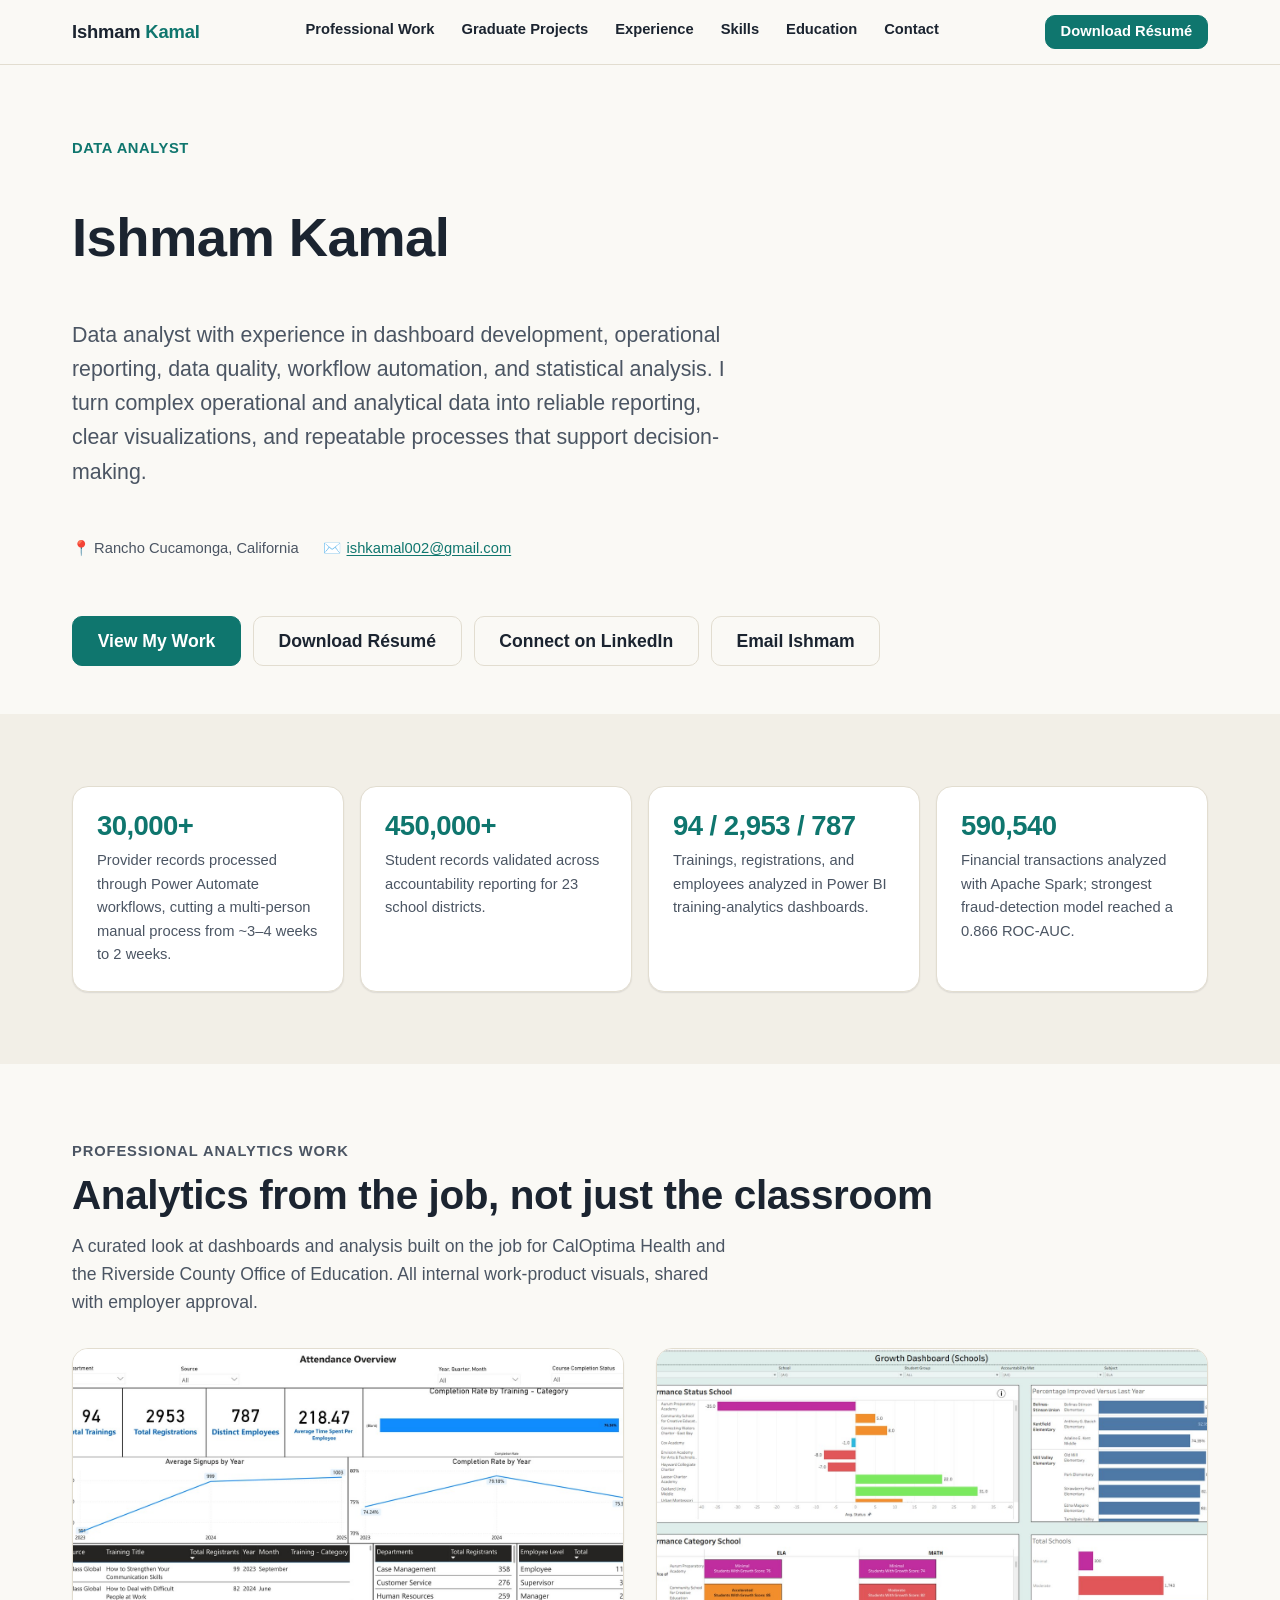
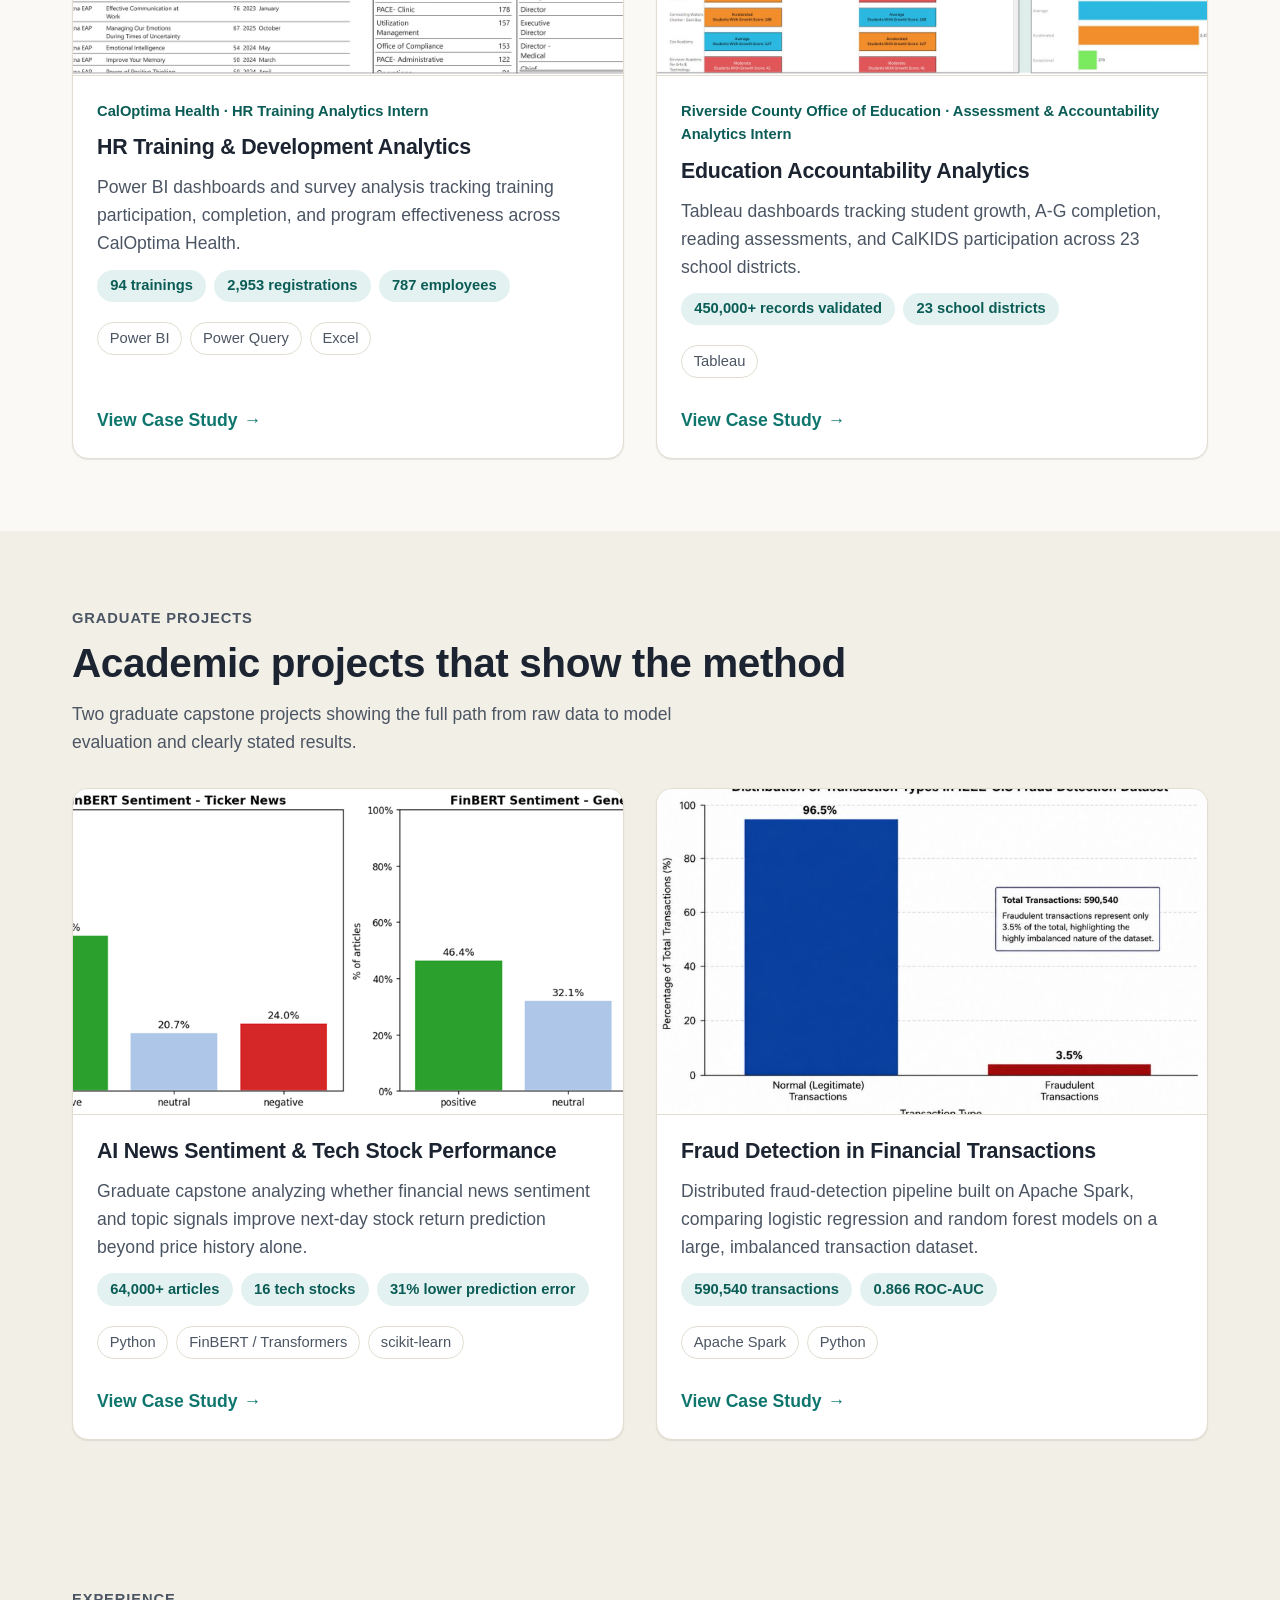
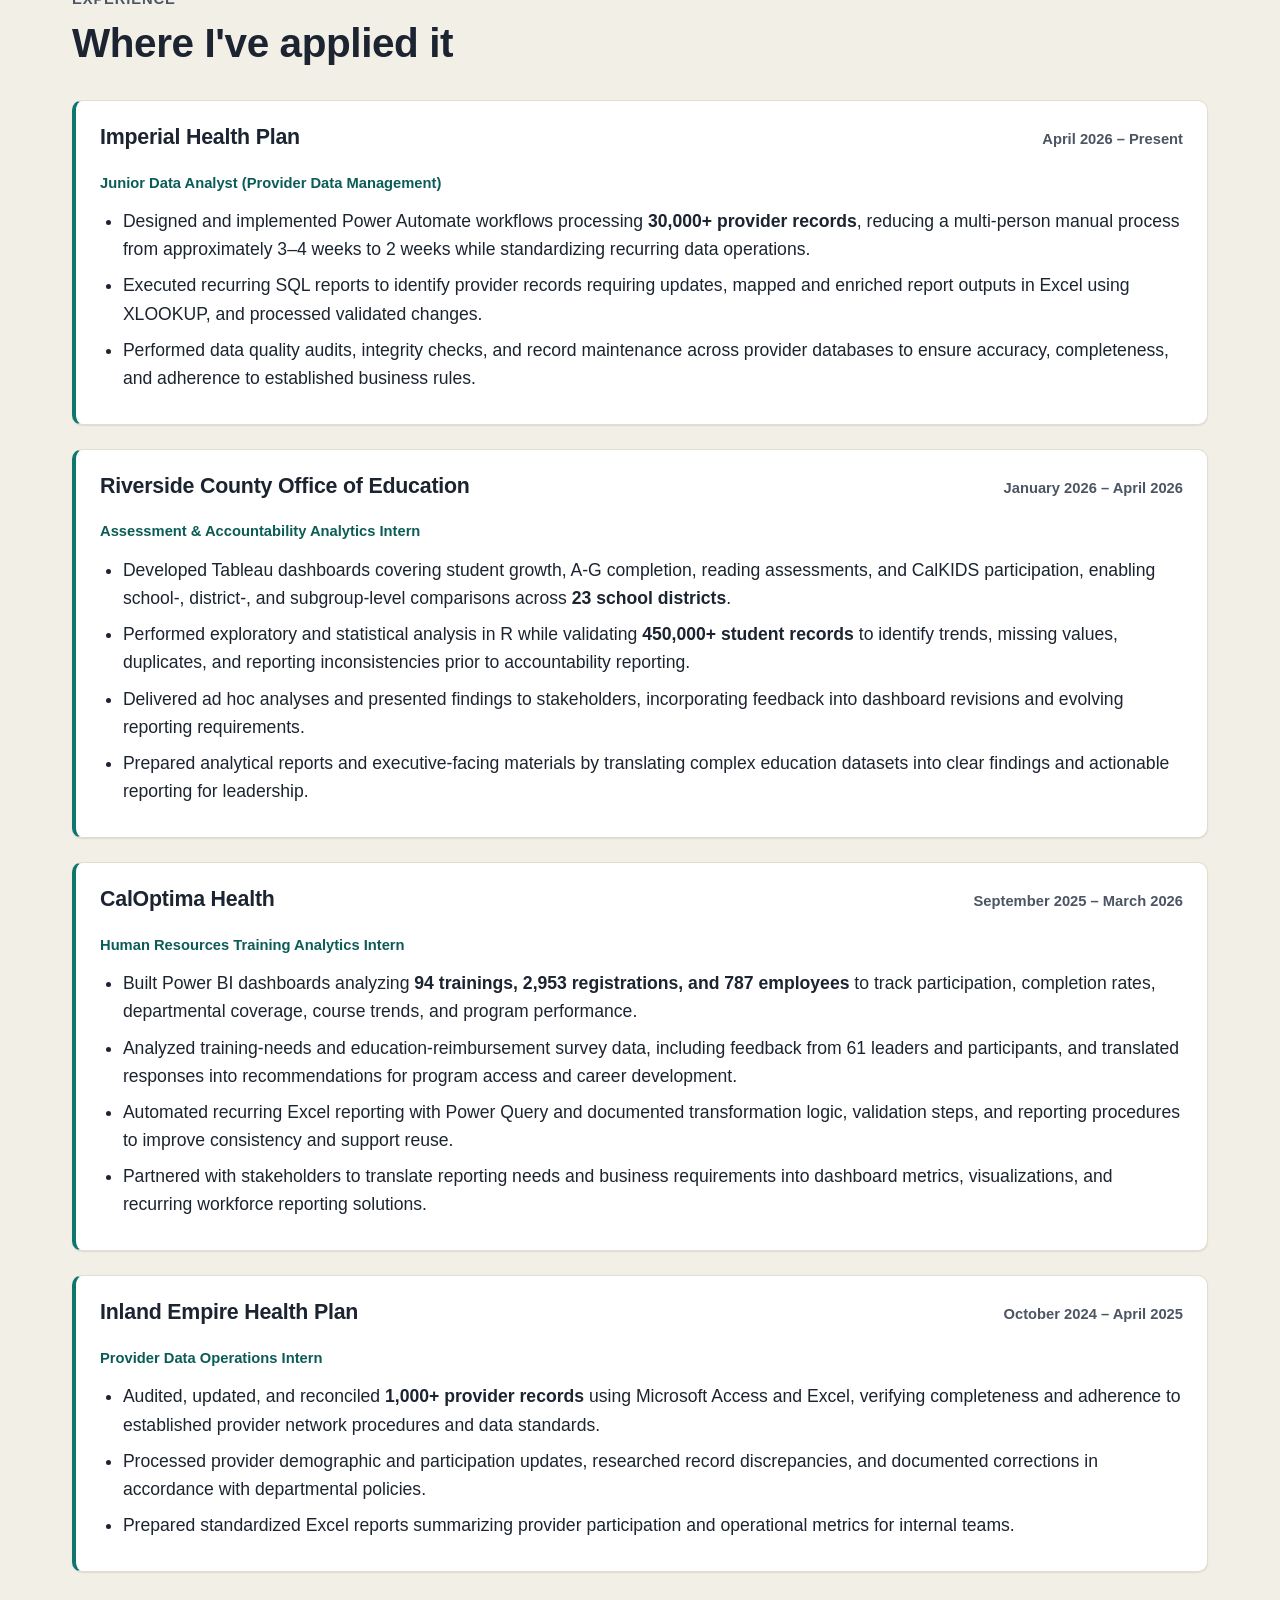
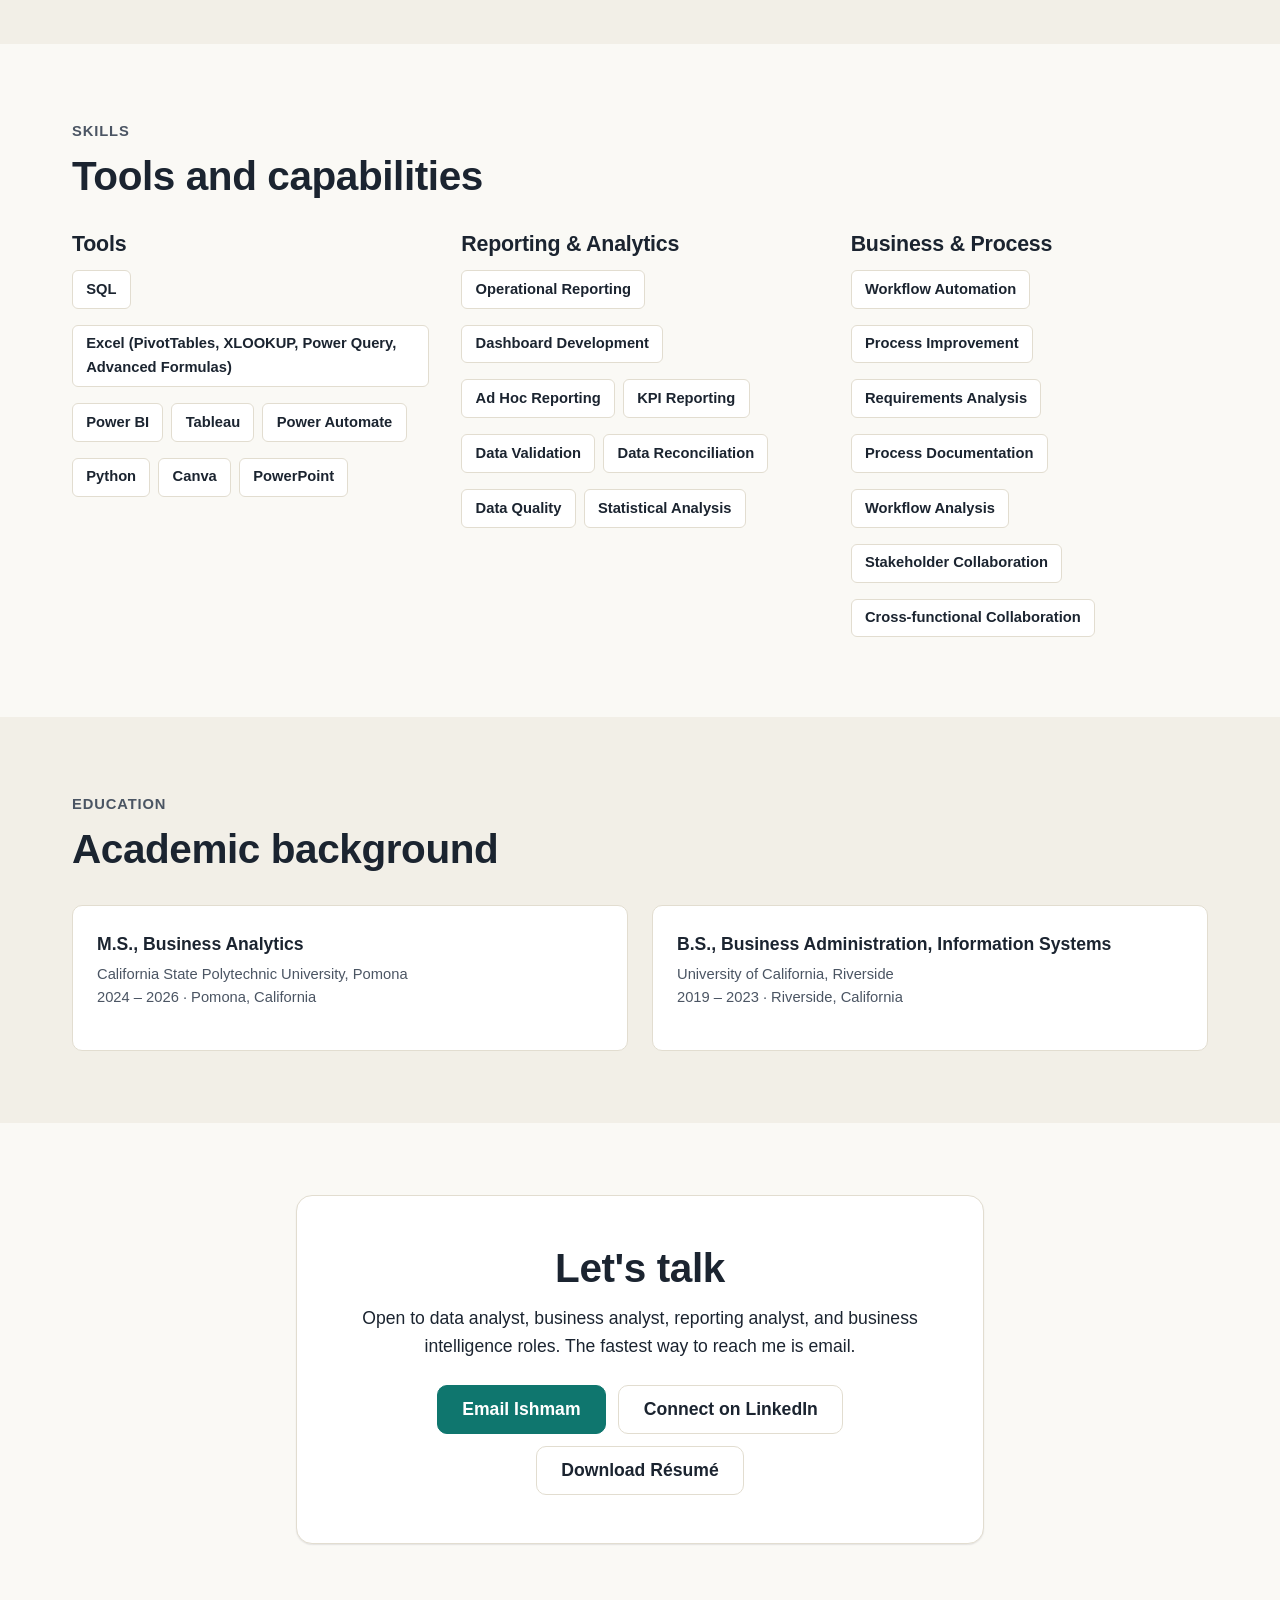
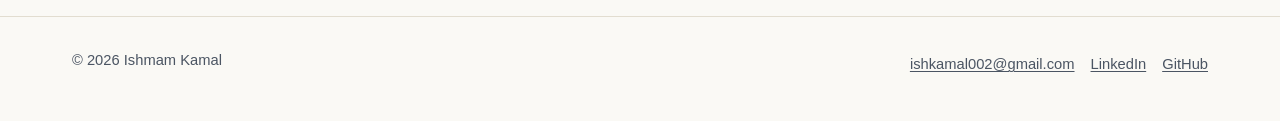
==== index.html @ f51da88b "Publish Ishmam Kamal analytics portfolio Static site covering professional analytics work (CalOptima" ====
<!doctype html>
<html lang="en">
<head>
<meta charset="utf-8">
<meta name="viewport" content="width=device-width, initial-scale=1">
<title>Ishmam Kamal | Data Analyst | Dashboards, Reporting &amp; Data Quality</title>
<meta name="description" content="Ishmam Kamal is a data analyst with experience in dashboard development, operational reporting, data quality, workflow automation, and statistical analysis.">

<link rel="canonical" href="https://ishkamal.github.io/ishmamkamal.github.io/">
<meta property="og:type" content="website">
<meta property="og:title" content="Ishmam Kamal | Data Analyst">
<meta property="og:description" content="Dashboard development, operational reporting, data quality, workflow automation, and statistical analysis.">
<meta property="og:url" content="https://ishkamal.github.io/ishmamkamal.github.io/">
<meta property="og:image" content="https://ishkamal.github.io/ishmamkamal.github.io/assets/images/social/social-preview.png">
<meta name="twitter:card" content="summary_large_image">

<link rel="icon" href="assets/images/social/favicon.svg" type="image/svg+xml">
<link rel="stylesheet" href="assets/css/styles.css">
</head>
<body>
<a class="skip-link" href="#main">Skip to main content</a>

<header class="site-header">
  <div class="container">
    <a class="brand" href="index.html">Ishmam <span>Kamal</span></a>
    <button type="button" class="nav-toggle" data-nav-toggle aria-expanded="false" aria-controls="primary-nav">
      <span aria-hidden="true">☰</span> Menu
    </button>
    <nav class="primary-nav" id="primary-nav" aria-label="Primary">
      <ul class="primary-nav__links">
        <li><a href="#professional-work">Professional Work</a></li>
        <li><a href="#graduate-projects">Graduate Projects</a></li>
        <li><a href="#experience">Experience</a></li>
        <li><a href="#skills">Skills</a></li>
        <li><a href="#education">Education</a></li>
        <li><a href="#contact">Contact</a></li>
      </ul>
    </nav>
    <div class="cta-row">
      <a class="btn btn--primary btn--small" href="assets/docs/Ishmam-Kamal-Resume.pdf" download>Download Résumé</a>
    </div>
  </div>
</header>

<main id="main">

  <!-- ============================== HERO ============================== -->
  <section class="hero">
    <div class="container">
      <div class="hero__grid">
        <p class="hero__eyebrow">Data Analyst</p>
        <h1>Ishmam Kamal</h1>
        <p class="hero__lede">Data analyst with experience in dashboard development, operational reporting, data quality, workflow automation, and statistical analysis. I turn complex operational and analytical data into reliable reporting, clear visualizations, and repeatable processes that support decision-making.</p>
        <p class="hero__meta">
          <span>📍 Rancho Cucamonga, California</span>
          <span>✉️ <a href="mailto:ishkamal002@gmail.com">ishkamal002@gmail.com</a></span>
        </p>
        <div class="cta-row">
          <a class="btn btn--primary" href="#professional-work">View My Work</a>
          <a class="btn btn--secondary" href="assets/docs/Ishmam-Kamal-Resume.pdf" download>Download Résumé</a>
          <a class="btn btn--secondary" href="https://www.linkedin.com/in/ishmamkamal" target="_blank" rel="noopener">Connect on LinkedIn <span class="visually-hidden">(opens in a new tab)</span></a>
          <a class="btn btn--secondary" href="mailto:ishkamal002@gmail.com">Email Ishmam</a>
        </div>
      </div>
    </div>
  </section>

  <!-- ========================== IMPACT STRIP =========================== -->
  <section class="section section--alt" aria-labelledby="impact-heading">
    <div class="container">
      <h2 id="impact-heading" class="visually-hidden">Quantified impact</h2>
      <div class="metric-grid">
        <div class="metric-card">
          <p class="metric-card__value">30,000+</p>
          <p class="metric-card__label">Provider records processed through Power Automate workflows, cutting a multi-person manual process from ~3–4 weeks to 2 weeks.</p>
        </div>
        <div class="metric-card">
          <p class="metric-card__value">450,000+</p>
          <p class="metric-card__label">Student records validated across accountability reporting for 23 school districts.</p>
        </div>
        <div class="metric-card">
          <p class="metric-card__value">94 / 2,953 / 787</p>
          <p class="metric-card__label">Trainings, registrations, and employees analyzed in Power BI training-analytics dashboards.</p>
        </div>
        <div class="metric-card">
          <p class="metric-card__value">590,540</p>
          <p class="metric-card__label">Financial transactions analyzed with Apache Spark; strongest fraud-detection model reached a 0.866 ROC-AUC.</p>
        </div>
      </div>
    </div>
  </section>

  <!-- ==================== PROFESSIONAL ANALYTICS WORK ==================== -->
  <section class="section" id="professional-work" aria-labelledby="professional-work-heading">
    <div class="container">
      <div class="section-heading">
        <p class="eyebrow">Professional Analytics Work</p>
        <h2 id="professional-work-heading">Analytics from the job, not just the classroom</h2>
        <p>A curated look at dashboards and analysis built on the job for CalOptima Health and the Riverside County Office of Education. All internal work-product visuals, shared with employer approval.</p>
      </div>

      <div class="project-grid">

        <article class="project-card">
          <div class="project-card__media">
            <img src="assets/images/professional/caloptima/training-attendance-overview.jpg" width="1400" height="794" loading="lazy" alt="Power BI dashboard showing 94 total trainings, 2,953 total registrations, and 787 distinct employees, with completion-rate trend charts and department breakdowns.">
          </div>
          <div class="project-card__body">
            <p class="project-card__employer">CalOptima Health · HR Training Analytics Intern</p>
            <h3>HR Training &amp; Development Analytics</h3>
            <p class="project-card__summary">Power BI dashboards and survey analysis tracking training participation, completion, and program effectiveness across CalOptima Health.</p>
            <ul class="metric-pills">
              <li class="metric-pill">94 trainings</li>
              <li class="metric-pill">2,953 registrations</li>
              <li class="metric-pill">787 employees</li>
            </ul>
            <ul class="tool-tags">
              <li class="tool-tag">Power BI</li>
              <li class="tool-tag">Power Query</li>
              <li class="tool-tag">Excel</li>
            </ul>
            <div class="project-card__footer">
              <a class="case-study-link" href="projects/hr-training-analytics.html">View Case Study</a>
            </div>
          </div>
        </article>

        <article class="project-card">
          <div class="project-card__media">
            <img src="assets/images/professional/rcoe/growth-dashboard-schools.jpg" width="1400" height="764" loading="lazy" alt="Tableau growth dashboard showing average growth status by school and total schools by performance category for ELA.">
          </div>
          <div class="project-card__body">
            <p class="project-card__employer">Riverside County Office of Education · Assessment &amp; Accountability Analytics Intern</p>
            <h3>Education Accountability Analytics</h3>
            <p class="project-card__summary">Tableau dashboards tracking student growth, A-G completion, reading assessments, and CalKIDS participation across 23 school districts.</p>
            <ul class="metric-pills">
              <li class="metric-pill">450,000+ records validated</li>
              <li class="metric-pill">23 school districts</li>
            </ul>
            <ul class="tool-tags">
              <li class="tool-tag">Tableau</li>
            </ul>
            <div class="project-card__footer">
              <a class="case-study-link" href="projects/education-accountability-analytics.html">View Case Study</a>
            </div>
          </div>
        </article>

      </div>
    </div>
  </section>

  <!-- =========================== GRADUATE PROJECTS ============================== -->
  <section class="section section--alt" id="graduate-projects" aria-labelledby="graduate-projects-heading">
    <div class="container">
      <div class="section-heading">
        <p class="eyebrow">Graduate Projects</p>
        <h2 id="graduate-projects-heading">Academic projects that show the method</h2>
        <p>Two graduate capstone projects showing the full path from raw data to model evaluation and clearly stated results.</p>
      </div>

      <div class="project-grid">

        <article class="project-card">
          <div class="project-card__media">
            <img src="assets/images/projects/ai-news/sentiment-distribution.png" width="1100" height="452" loading="lazy" alt="Bar chart comparing FinBERT sentiment distribution for ticker-specific news (55.3% positive) versus general financial news (46.4% positive).">
          </div>
          <div class="project-card__body">
            <h3>AI News Sentiment &amp; Tech Stock Performance</h3>
            <p class="project-card__summary">Graduate capstone analyzing whether financial news sentiment and topic signals improve next-day stock return prediction beyond price history alone.</p>
            <ul class="metric-pills">
              <li class="metric-pill">64,000+ articles</li>
              <li class="metric-pill">16 tech stocks</li>
              <li class="metric-pill">31% lower prediction error</li>
            </ul>
            <ul class="tool-tags">
              <li class="tool-tag">Python</li>
              <li class="tool-tag">FinBERT / Transformers</li>
              <li class="tool-tag">scikit-learn</li>
            </ul>
            <div class="project-card__footer">
              <a class="case-study-link" href="projects/ai-news-sentiment.html">View Case Study</a>
            </div>
          </div>
        </article>

        <article class="project-card">
          <div class="project-card__media">
            <img src="assets/images/projects/fraud-detection/class-imbalance.jpg" width="870" height="578" loading="lazy" alt="Bar chart showing 96.5% of transactions in the IEEE-CIS fraud dataset are legitimate and 3.5% are fraudulent.">
          </div>
          <div class="project-card__body">
            <h3>Fraud Detection in Financial Transactions</h3>
            <p class="project-card__summary">Distributed fraud-detection pipeline built on Apache Spark, comparing logistic regression and random forest models on a large, imbalanced transaction dataset.</p>
            <ul class="metric-pills">
              <li class="metric-pill">590,540 transactions</li>
              <li class="metric-pill">0.866 ROC-AUC</li>
            </ul>
            <ul class="tool-tags">
              <li class="tool-tag">Apache Spark</li>
              <li class="tool-tag">Python</li>
            </ul>
            <div class="project-card__footer">
              <a class="case-study-link" href="projects/fraud-detection.html">View Case Study</a>
            </div>
          </div>
        </article>

      </div>
    </div>
  </section>

  <!-- =========================== EXPERIENCE ============================= -->
  <section class="section section--alt" id="experience" aria-labelledby="experience-heading">
    <div class="container">
      <div class="section-heading">
        <p class="eyebrow">Experience</p>
        <h2 id="experience-heading">Where I've applied it</h2>
      </div>

      <div class="timeline">

        <div class="timeline-item">
          <div class="timeline-item__head">
            <h3 class="timeline-item__org">Imperial Health Plan</h3>
            <p class="timeline-item__dates">April 2026 – Present</p>
          </div>
          <p class="timeline-item__role">Junior Data Analyst (Provider Data Management)</p>
          <ul>
            <li>Designed and implemented Power Automate workflows processing <strong>30,000+ provider records</strong>, reducing a multi-person manual process from approximately 3–4 weeks to 2 weeks while standardizing recurring data operations.</li>
            <li>Executed recurring SQL reports to identify provider records requiring updates, mapped and enriched report outputs in Excel using XLOOKUP, and processed validated changes.</li>
            <li>Performed data quality audits, integrity checks, and record maintenance across provider databases to ensure accuracy, completeness, and adherence to established business rules.</li>
          </ul>
        </div>

        <div class="timeline-item">
          <div class="timeline-item__head">
            <h3 class="timeline-item__org">Riverside County Office of Education</h3>
            <p class="timeline-item__dates">January 2026 – April 2026</p>
          </div>
          <p class="timeline-item__role">Assessment &amp; Accountability Analytics Intern</p>
          <ul>
            <li>Developed Tableau dashboards covering student growth, A-G completion, reading assessments, and CalKIDS participation, enabling school-, district-, and subgroup-level comparisons across <strong>23 school districts</strong>.</li>
            <li>Performed exploratory and statistical analysis in R while validating <strong>450,000+ student records</strong> to identify trends, missing values, duplicates, and reporting inconsistencies prior to accountability reporting.</li>
            <li>Delivered ad hoc analyses and presented findings to stakeholders, incorporating feedback into dashboard revisions and evolving reporting requirements.</li>
            <li>Prepared analytical reports and executive-facing materials by translating complex education datasets into clear findings and actionable reporting for leadership.</li>
          </ul>
        </div>

        <div class="timeline-item">
          <div class="timeline-item__head">
            <h3 class="timeline-item__org">CalOptima Health</h3>
            <p class="timeline-item__dates">September 2025 – March 2026</p>
          </div>
          <p class="timeline-item__role">Human Resources Training Analytics Intern</p>
          <ul>
            <li>Built Power BI dashboards analyzing <strong>94 trainings, 2,953 registrations, and 787 employees</strong> to track participation, completion rates, departmental coverage, course trends, and program performance.</li>
            <li>Analyzed training-needs and education-reimbursement survey data, including feedback from 61 leaders and participants, and translated responses into recommendations for program access and career development.</li>
            <li>Automated recurring Excel reporting with Power Query and documented transformation logic, validation steps, and reporting procedures to improve consistency and support reuse.</li>
            <li>Partnered with stakeholders to translate reporting needs and business requirements into dashboard metrics, visualizations, and recurring workforce reporting solutions.</li>
          </ul>
        </div>

        <div class="timeline-item">
          <div class="timeline-item__head">
            <h3 class="timeline-item__org">Inland Empire Health Plan</h3>
            <p class="timeline-item__dates">October 2024 – April 2025</p>
          </div>
          <p class="timeline-item__role">Provider Data Operations Intern</p>
          <ul>
            <li>Audited, updated, and reconciled <strong>1,000+ provider records</strong> using Microsoft Access and Excel, verifying completeness and adherence to established provider network procedures and data standards.</li>
            <li>Processed provider demographic and participation updates, researched record discrepancies, and documented corrections in accordance with departmental policies.</li>
            <li>Prepared standardized Excel reports summarizing provider participation and operational metrics for internal teams.</li>
          </ul>
        </div>

      </div>
    </div>
  </section>

  <!-- ============================= SKILLS =============================== -->
  <section class="section" id="skills" aria-labelledby="skills-heading">
    <div class="container">
      <div class="section-heading">
        <p class="eyebrow">Skills</p>
        <h2 id="skills-heading">Tools and capabilities</h2>
      </div>
      <div class="skills-grid">
        <div class="skill-group">
          <h3>Tools</h3>
          <ul class="skill-tags">
            <li class="skill-tag">SQL</li>
            <li class="skill-tag">Excel (PivotTables, XLOOKUP, Power Query, Advanced Formulas)</li>
            <li class="skill-tag">Power BI</li>
            <li class="skill-tag">Tableau</li>
            <li class="skill-tag">Power Automate</li>
            <li class="skill-tag">Python</li>
            <li class="skill-tag">Canva</li>
            <li class="skill-tag">PowerPoint</li>
          </ul>
        </div>
        <div class="skill-group">
          <h3>Reporting &amp; Analytics</h3>
          <ul class="skill-tags">
            <li class="skill-tag">Operational Reporting</li>
            <li class="skill-tag">Dashboard Development</li>
            <li class="skill-tag">Ad Hoc Reporting</li>
            <li class="skill-tag">KPI Reporting</li>
            <li class="skill-tag">Data Validation</li>
            <li class="skill-tag">Data Reconciliation</li>
            <li class="skill-tag">Data Quality</li>
            <li class="skill-tag">Statistical Analysis</li>
          </ul>
        </div>
        <div class="skill-group">
          <h3>Business &amp; Process</h3>
          <ul class="skill-tags">
            <li class="skill-tag">Workflow Automation</li>
            <li class="skill-tag">Process Improvement</li>
            <li class="skill-tag">Requirements Analysis</li>
            <li class="skill-tag">Process Documentation</li>
            <li class="skill-tag">Workflow Analysis</li>
            <li class="skill-tag">Stakeholder Collaboration</li>
            <li class="skill-tag">Cross-functional Collaboration</li>
          </ul>
        </div>
      </div>
    </div>
  </section>

  <!-- ============================ EDUCATION ============================= -->
  <section class="section section--alt" id="education" aria-labelledby="education-heading">
    <div class="container">
      <div class="section-heading">
        <p class="eyebrow">Education</p>
        <h2 id="education-heading">Academic background</h2>
      </div>
      <div class="education-grid">
        <div class="education-card">
          <p class="education-card__degree">M.S., Business Analytics</p>
          <p class="education-card__meta">California State Polytechnic University, Pomona<br>2024 – 2026 · Pomona, California</p>
        </div>
        <div class="education-card">
          <p class="education-card__degree">B.S., Business Administration, Information Systems</p>
          <p class="education-card__meta">University of California, Riverside<br>2019 – 2023 · Riverside, California</p>
        </div>
      </div>
    </div>
  </section>

  <!-- ============================= CONTACT ============================== -->
  <section class="section" id="contact" aria-labelledby="contact-heading">
    <div class="container container--narrow">
      <div class="contact-card">
        <h2 id="contact-heading">Let's talk</h2>
        <p>Open to data analyst, business analyst, reporting analyst, and business intelligence roles. The fastest way to reach me is email.</p>
        <div class="cta-row">
          <a class="btn btn--primary" href="mailto:ishkamal002@gmail.com">Email Ishmam</a>
          <a class="btn btn--secondary" href="https://www.linkedin.com/in/ishmamkamal" target="_blank" rel="noopener">Connect on LinkedIn <span class="visually-hidden">(opens in a new tab)</span></a>
          <a class="btn btn--secondary" href="assets/docs/Ishmam-Kamal-Resume.pdf" download>Download Résumé</a>
        </div>
      </div>
    </div>
  </section>

</main>

<footer class="site-footer">
  <div class="container">
    <p>&copy; <span data-current-year>2026</span> Ishmam Kamal</p>
    <ul class="footer-links">
      <li><a href="mailto:ishkamal002@gmail.com">ishkamal002@gmail.com</a></li>
      <li><a href="https://www.linkedin.com/in/ishmamkamal" target="_blank" rel="noopener">LinkedIn</a></li>
      <li><a href="https://github.com/IshKamal/ishmamkamal.github.io" target="_blank" rel="noopener">GitHub <span class="visually-hidden">(opens in a new tab)</span></a></li>
    </ul>
  </div>
</footer>

<script src="assets/js/main.js" defer></script>
</body>
</html>
---- assets/css/styles.css ----
/* =========================================================================
   Ishmam Kamal — Analytics Portfolio
   Shared stylesheet for all pages.
   ========================================================================= */

/* -------------------------------------------------------------------------
   Design tokens
   ------------------------------------------------------------------------- */
:root {
  /* Color: light theme (default) */
  --color-bg: #faf9f5;
  --color-bg-alt: #f2efe7;
  --color-surface: #ffffff;
  --color-text: #1b2430;
  --color-text-muted: #4b5563;
  --color-border: #e2ddd0;
  --color-accent: #0f766e;
  --color-accent-strong: #0b5c56;
  --color-accent-soft: #e3f2f0;
  --color-accent-2: #b45309;
  --color-accent-2-soft: #faf0e1;
  --color-focus: #0f766e;
  --color-danger: #9f1d1d;

  --shadow-sm: 0 1px 2px rgba(27, 36, 48, 0.06), 0 1px 1px rgba(27, 36, 48, 0.04);
  --shadow-md: 0 6px 16px rgba(27, 36, 48, 0.08), 0 2px 6px rgba(27, 36, 48, 0.05);

  --radius-sm: 6px;
  --radius-md: 10px;
  --radius-lg: 16px;

  --space-1: 0.25rem;
  --space-2: 0.5rem;
  --space-3: 0.75rem;
  --space-4: 1rem;
  --space-5: 1.5rem;
  --space-6: 2rem;
  --space-7: 3rem;
  --space-8: 4.5rem;

  --content-max: 74rem;
  --content-narrow: 46rem;

  --font-sans: -apple-system, BlinkMacSystemFont, "Segoe UI", Roboto, Helvetica, Arial,
    "Noto Sans", sans-serif, "Apple Color Emoji", "Segoe UI Emoji";
  --font-mono: ui-monospace, SFMono-Regular, Menlo, Consolas, "Liberation Mono", monospace;

  --fs-sm: clamp(0.83rem, 0.79rem + 0.18vw, 0.92rem);
  --fs-base: clamp(1rem, 0.96rem + 0.2vw, 1.1rem);
  --fs-md: clamp(1.15rem, 1.08rem + 0.32vw, 1.35rem);
  --fs-lg: clamp(1.4rem, 1.28rem + 0.55vw, 1.8rem);
  --fs-xl: clamp(1.9rem, 1.65rem + 1.1vw, 2.6rem);
  --fs-xxl: clamp(2.3rem, 1.9rem + 1.9vw, 3.4rem);

  --header-h: 4rem;
  --motion-fast: 140ms;
  --motion-med: 220ms;
}

@media (prefers-color-scheme: dark) {
  :root {
    --color-bg: #10161b;
    --color-bg-alt: #161d24;
    --color-surface: #1a2229;
    --color-text: #edf0f2;
    --color-text-muted: #a9b3bc;
    --color-border: #2b343c;
    --color-accent: #38b2a3;
    --color-accent-strong: #6cd4c6;
    --color-accent-soft: #16332f;
    --color-accent-2: #e0975a;
    --color-accent-2-soft: #33261a;
    --color-focus: #4fd0c0;
    --color-danger: #f0a5a5;
    --shadow-sm: 0 1px 2px rgba(0, 0, 0, 0.35);
    --shadow-md: 0 8px 20px rgba(0, 0, 0, 0.45);
  }
}

:root[data-theme="dark"] {
  --color-bg: #10161b;
  --color-bg-alt: #161d24;
  --color-surface: #1a2229;
  --color-text: #edf0f2;
  --color-text-muted: #a9b3bc;
  --color-border: #2b343c;
  --color-accent: #38b2a3;
  --color-accent-strong: #6cd4c6;
  --color-accent-soft: #16332f;
  --color-accent-2: #e0975a;
  --color-accent-2-soft: #33261a;
  --color-focus: #4fd0c0;
  --color-danger: #f0a5a5;
  --shadow-sm: 0 1px 2px rgba(0, 0, 0, 0.35);
  --shadow-md: 0 8px 20px rgba(0, 0, 0, 0.45);
}

:root[data-theme="light"] {
  --color-bg: #faf9f5;
  --color-bg-alt: #f2efe7;
  --color-surface: #ffffff;
  --color-text: #1b2430;
  --color-text-muted: #4b5563;
  --color-border: #e2ddd0;
  --color-accent: #0f766e;
  --color-accent-strong: #0b5c56;
  --color-accent-soft: #e3f2f0;
  --color-accent-2: #b45309;
  --color-accent-2-soft: #faf0e1;
  --color-focus: #0f766e;
  --color-danger: #9f1d1d;
}

/* -------------------------------------------------------------------------
   Reset
   ------------------------------------------------------------------------- */
*, *::before, *::after { box-sizing: border-box; }
html { -webkit-text-size-adjust: 100%; scroll-behavior: smooth; }

@media (prefers-reduced-motion: reduce) {
  html { scroll-behavior: auto; }
  *, *::before, *::after {
    animation-duration: 0.001ms !important;
    animation-iteration-count: 1 !important;
    transition-duration: 0.001ms !important;
    scroll-behavior: auto !important;
  }
}

body {
  margin: 0;
  background: var(--color-bg);
  color: var(--color-text);
  font-family: var(--font-sans);
  font-size: var(--fs-base);
  line-height: 1.6;
  -webkit-font-smoothing: antialiased;
  text-rendering: optimizeLegibility;
}

img, svg { max-width: 100%; height: auto; display: block; }
picture { display: block; }

h1, h2, h3, h4 { line-height: 1.2; font-weight: 700; margin: 0 0 var(--space-3); letter-spacing: -0.01em; }
h1 { font-size: var(--fs-xxl); }
h2 { font-size: var(--fs-xl); }
h3 { font-size: var(--fs-md); }
h4 { font-size: var(--fs-base); }

p { margin: 0 0 var(--space-4); max-width: 68ch; }
ul, ol { margin: 0 0 var(--space-4); padding-left: 1.3em; }
li { margin-bottom: var(--space-2); }

a { color: var(--color-accent); text-decoration-thickness: from-font; text-underline-offset: 0.15em; }
a:hover { color: var(--color-accent-strong); }

strong { font-weight: 700; }
small { font-size: var(--fs-sm); }

hr {
  border: none;
  border-top: 1px solid var(--color-border);
  margin: var(--space-7) 0;
}

table { border-collapse: collapse; width: 100%; }

/* Focus visibility — never suppressed */
:focus-visible {
  outline: 3px solid var(--color-focus);
  outline-offset: 3px;
  border-radius: 4px;
}
a:focus-visible, button:focus-visible { outline-offset: 2px; }

/* -------------------------------------------------------------------------
   Layout helpers
   ------------------------------------------------------------------------- */
.container {
  width: 100%;
  max-width: var(--content-max);
  margin-inline: auto;
  padding-inline: var(--space-5);
}

.container--narrow { max-width: var(--content-narrow); }

.section { padding-block: var(--space-8); }
.section--alt { background: var(--color-bg-alt); }
.section-heading { margin-bottom: var(--space-6); }
.section-heading p { color: var(--color-text-muted); }
.eyebrow {
  display: inline-block;
  font-size: var(--fs-sm);
  font-weight: 700;
  letter-spacing: 0.06em;
  text-transform: uppercase;
  color: var(--color-accent);
  margin-bottom: var(--space-2);
}

.visually-hidden {
  position: absolute;
  width: 1px; height: 1px;
  padding: 0; margin: -1px;
  overflow: hidden;
  clip: rect(0,0,0,0);
  white-space: nowrap;
  border: 0;
}

/* Skip link */
.skip-link {
  position: absolute;
  left: var(--space-4);
  top: -100px;
  background: var(--color-accent);
  color: #fff;
  padding: var(--space-3) var(--space-5);
  border-radius: var(--radius-sm);
  z-index: 1000;
  font-weight: 600;
  transition: top var(--motion-fast) ease;
}
.skip-link:focus {
  top: var(--space-4);
}

/* -------------------------------------------------------------------------
   Buttons / CTAs
   ------------------------------------------------------------------------- */
.btn {
  display: inline-flex;
  align-items: center;
  gap: 0.5em;
  padding: 0.75em 1.4em;
  border-radius: var(--radius-md);
  font-weight: 600;
  font-size: var(--fs-base);
  text-decoration: none;
  border: 1.5px solid transparent;
  cursor: pointer;
  transition: background var(--motion-fast) ease, color var(--motion-fast) ease,
    border-color var(--motion-fast) ease, transform var(--motion-fast) ease;
  line-height: 1.2;
}
.btn:hover { transform: translateY(-1px); }
.btn:active { transform: translateY(0); }

.btn--primary {
  background: var(--color-accent);
  color: #ffffff;
  border-color: var(--color-accent);
}
.btn--primary:hover { background: var(--color-accent-strong); border-color: var(--color-accent-strong); color: #fff; }

.btn--secondary {
  background: transparent;
  color: var(--color-text);
  border-color: var(--color-border);
}
.btn--secondary:hover { border-color: var(--color-accent); color: var(--color-accent-strong); }

.btn--small { padding: 0.5em 1em; font-size: var(--fs-sm); }

.cta-row {
  display: flex;
  flex-wrap: wrap;
  gap: var(--space-3);
}

/* -------------------------------------------------------------------------
   Header / navigation
   ------------------------------------------------------------------------- */
.site-header {
  position: sticky;
  top: 0;
  z-index: 100;
  background: color-mix(in srgb, var(--color-bg) 88%, transparent);
  backdrop-filter: saturate(140%) blur(8px);
  border-bottom: 1px solid var(--color-border);
}
.site-header .container {
  display: flex;
  align-items: center;
  justify-content: space-between;
  min-height: var(--header-h);
  gap: var(--space-4);
}

.brand {
  font-weight: 800;
  font-size: 1.15rem;
  color: var(--color-text);
  text-decoration: none;
  white-space: nowrap;
  letter-spacing: -0.01em;
}
.brand:hover { color: var(--color-accent); }
.brand span { color: var(--color-accent); }

.nav-toggle {
  display: none;
  background: none;
  border: 1.5px solid var(--color-border);
  border-radius: var(--radius-sm);
  padding: 0.5em 0.7em;
  color: var(--color-text);
  cursor: pointer;
  font: inherit;
}

.primary-nav {
  display: flex;
  align-items: center;
  gap: var(--space-5);
  flex-wrap: wrap;
}
.primary-nav__links {
  display: flex;
  gap: var(--space-5);
  list-style: none;
  margin: 0;
  padding: 0;
  flex-wrap: wrap;
}
.primary-nav__links a {
  color: var(--color-text);
  text-decoration: none;
  font-weight: 600;
  font-size: var(--fs-sm);
  padding: 0.35em 0.1em;
  border-bottom: 2px solid transparent;
}
.primary-nav__links a:hover { color: var(--color-accent); }
.primary-nav__links a[aria-current="page"],
.primary-nav__links a[aria-current="true"] {
  color: var(--color-accent);
  border-bottom-color: var(--color-accent);
}

@media (max-width: 760px) {
  .nav-toggle { display: inline-flex; align-items: center; gap: 0.4em; }

  .primary-nav {
    width: 100%;
  }
  .primary-nav__links {
    flex-direction: column;
    gap: var(--space-1);
    width: 100%;
  }
  /* Without JS: nav stays open and stacked below the header row (still fully usable). */
  .site-header .container {
    flex-wrap: wrap;
    padding-block: var(--space-3);
  }
  .primary-nav__links a { display: block; padding: 0.6em 0.2em; }

  /* With JS: collapse into a disclosure controlled by the toggle button. */
  .js .primary-nav { display: none; }
  .js .primary-nav.is-open { display: flex; }
}

/* -------------------------------------------------------------------------
   Hero
   ------------------------------------------------------------------------- */
.hero {
  padding-block: var(--space-8) var(--space-7);
}
.hero__grid {
  display: grid;
  gap: var(--space-6);
}
.hero__eyebrow {
  color: var(--color-accent);
  font-weight: 700;
  font-size: var(--fs-sm);
  letter-spacing: 0.04em;
  text-transform: uppercase;
  margin-bottom: var(--space-3);
}
.hero h1 { margin-bottom: var(--space-4); }
.hero__lede {
  font-size: var(--fs-md);
  color: var(--color-text-muted);
  max-width: 56ch;
}
.hero__meta {
  display: flex;
  flex-wrap: wrap;
  gap: var(--space-2) var(--space-5);
  color: var(--color-text-muted);
  font-size: var(--fs-sm);
  margin-bottom: var(--space-5);
}
.hero__meta span { display: inline-flex; align-items: center; gap: 0.4em; }

/* -------------------------------------------------------------------------
   Metric / impact strip
   ------------------------------------------------------------------------- */
.metric-grid {
  display: grid;
  grid-template-columns: repeat(auto-fit, minmax(220px, 1fr));
  gap: var(--space-4);
}
.metric-card {
  background: var(--color-surface);
  border: 1px solid var(--color-border);
  border-radius: var(--radius-lg);
  padding: var(--space-5);
  box-shadow: var(--shadow-sm);
}
.metric-card__value {
  font-size: var(--fs-lg);
  font-weight: 800;
  color: var(--color-accent);
  letter-spacing: -0.02em;
  margin-bottom: var(--space-2);
  line-height: 1.1;
}
.metric-card__label {
  color: var(--color-text-muted);
  font-size: var(--fs-sm);
  margin: 0;
}

/* -------------------------------------------------------------------------
   Project cards
   ------------------------------------------------------------------------- */
.project-grid {
  display: grid;
  grid-template-columns: repeat(auto-fit, minmax(320px, 1fr));
  gap: var(--space-6);
}
.project-card {
  background: var(--color-surface);
  border: 1px solid var(--color-border);
  border-radius: var(--radius-lg);
  overflow: hidden;
  box-shadow: var(--shadow-sm);
  display: flex;
  flex-direction: column;
  transition: box-shadow var(--motion-med) ease, transform var(--motion-med) ease;
}
.project-card:hover { box-shadow: var(--shadow-md); transform: translateY(-2px); }

.project-card__media {
  aspect-ratio: 16/9.5;
  background: var(--color-bg-alt);
  border-bottom: 1px solid var(--color-border);
  overflow: hidden;
}
.project-card__media img { width: 100%; height: 100%; object-fit: cover; }
.project-card__media--placeholder {
  display: flex;
  align-items: center;
  justify-content: center;
  color: var(--color-text-muted);
  font-size: var(--fs-sm);
  text-align: center;
  padding: var(--space-4);
}

.project-card__body { padding: var(--space-5); display: flex; flex-direction: column; gap: var(--space-3); flex: 1; }
.project-card__body h3 { margin-bottom: 0; }
.project-card__employer {
  color: var(--color-accent-strong);
  font-weight: 600;
  font-size: var(--fs-sm);
  margin: 0;
}
.project-card__summary { color: var(--color-text-muted); margin-bottom: 0; }

.metric-pills { display: flex; flex-wrap: wrap; gap: var(--space-2); margin: 0; padding: 0; list-style: none; }
.metric-pill {
  background: var(--color-accent-soft);
  color: var(--color-accent-strong);
  border-radius: 999px;
  padding: 0.3em 0.9em;
  font-size: var(--fs-sm);
  font-weight: 700;
}

.tool-tags { display: flex; flex-wrap: wrap; gap: var(--space-2); margin: 0; padding: 0; list-style: none; }
.tool-tag {
  border: 1px solid var(--color-border);
  color: var(--color-text-muted);
  border-radius: 999px;
  padding: 0.25em 0.8em;
  font-size: var(--fs-sm);
}

.project-card__footer { margin-top: auto; padding-top: var(--space-2); }
.case-study-link {
  font-weight: 700;
  text-decoration: none;
  display: inline-flex;
  align-items: center;
  gap: 0.35em;
}
.case-study-link::after { content: "→"; transition: transform var(--motion-fast) ease; }
.case-study-link:hover::after { transform: translateX(3px); }

/* -------------------------------------------------------------------------
   Experience timeline
   ------------------------------------------------------------------------- */
.timeline { display: flex; flex-direction: column; gap: var(--space-5); }
.timeline-item {
  background: var(--color-surface);
  border: 1px solid var(--color-border);
  border-left: 4px solid var(--color-accent);
  border-radius: var(--radius-md);
  padding: var(--space-5);
  box-shadow: var(--shadow-sm);
}
.timeline-item__head {
  display: flex;
  flex-wrap: wrap;
  align-items: baseline;
  justify-content: space-between;
  gap: var(--space-2) var(--space-4);
  margin-bottom: var(--space-1);
}
.timeline-item__org { font-size: var(--fs-md); font-weight: 700; margin: 0; }
.timeline-item__dates {
  color: var(--color-text-muted);
  font-size: var(--fs-sm);
  font-weight: 600;
  white-space: nowrap;
}
.timeline-item__role {
  color: var(--color-accent-strong);
  font-weight: 600;
  font-size: var(--fs-sm);
  margin-bottom: var(--space-3);
}
.timeline-item ul { margin-bottom: 0; }
.timeline-item li { color: var(--color-text); }

/* -------------------------------------------------------------------------
   Skills
   ------------------------------------------------------------------------- */
.skills-grid {
  display: grid;
  grid-template-columns: repeat(auto-fit, minmax(280px, 1fr));
  gap: var(--space-6);
}
.skill-group h3 { margin-bottom: var(--space-3); }
.skill-tags { display: flex; flex-wrap: wrap; gap: var(--space-2); margin: 0; padding: 0; list-style: none; }
.skill-tag {
  background: var(--color-surface);
  border: 1px solid var(--color-border);
  border-radius: var(--radius-sm);
  padding: 0.45em 0.9em;
  font-size: var(--fs-sm);
  font-weight: 600;
}

/* -------------------------------------------------------------------------
   Education
   ------------------------------------------------------------------------- */
.education-grid {
  display: grid;
  grid-template-columns: repeat(auto-fit, minmax(280px, 1fr));
  gap: var(--space-5);
}
.education-card {
  background: var(--color-surface);
  border: 1px solid var(--color-border);
  border-radius: var(--radius-md);
  padding: var(--space-5);
}
.education-card__degree { font-weight: 700; color: var(--color-text); margin-bottom: var(--space-1); }
.education-card__meta { color: var(--color-text-muted); font-size: var(--fs-sm); }

/* -------------------------------------------------------------------------
   Contact
   ------------------------------------------------------------------------- */
.contact-card {
  background: var(--color-surface);
  border: 1px solid var(--color-border);
  border-radius: var(--radius-lg);
  padding: var(--space-7);
  text-align: center;
  box-shadow: var(--shadow-sm);
}
.contact-card h2 { margin-bottom: var(--space-3); }
.contact-card p { margin-inline: auto; margin-bottom: var(--space-5); }
.contact-card .cta-row { justify-content: center; }

/* -------------------------------------------------------------------------
   Footer
   ------------------------------------------------------------------------- */
.site-footer {
  border-top: 1px solid var(--color-border);
  padding-block: var(--space-6);
  color: var(--color-text-muted);
  font-size: var(--fs-sm);
}
.site-footer .container {
  display: flex;
  flex-wrap: wrap;
  gap: var(--space-3) var(--space-5);
  align-items: center;
  justify-content: space-between;
}
.footer-links { display: flex; gap: var(--space-4); list-style: none; margin: 0; padding: 0; flex-wrap: wrap; }
.footer-links a { color: var(--color-text-muted); }
.footer-links a:hover { color: var(--color-accent); }

/* -------------------------------------------------------------------------
   Project case-study pages
   ------------------------------------------------------------------------- */
.project-hero {
  padding-block: var(--space-7);
  border-bottom: 1px solid var(--color-border);
  background: var(--color-bg-alt);
}
.project-hero__tools { margin-top: var(--space-4); }
.breadcrumb {
  font-size: var(--fs-sm);
  color: var(--color-text-muted);
  margin-bottom: var(--space-4);
}
.breadcrumb a { color: var(--color-text-muted); }
.breadcrumb a:hover { color: var(--color-accent); }

.case-section { padding-block: var(--space-7); }
.case-section + .case-section { border-top: 1px solid var(--color-border); }
.case-section h2 { margin-bottom: var(--space-4); }
.case-section > .container > p:first-of-type { color: var(--color-text-muted); }

.figure {
  margin: 0 0 var(--space-7);
  background: var(--color-surface);
  border: 1px solid var(--color-border);
  border-radius: var(--radius-lg);
  overflow: hidden;
  box-shadow: var(--shadow-sm);
}
.figure img { width: 100%; border-bottom: 1px solid var(--color-border); }
.figure figcaption { padding: var(--space-5); }
.figure figcaption .figure__title { font-weight: 700; margin-bottom: var(--space-2); display: block; }
.figure figcaption .figure__takeaway { color: var(--color-text-muted); margin: var(--space-2) 0 0; }

.figure--placeholder {
  padding: var(--space-7) var(--space-5);
  text-align: center;
  color: var(--color-text-muted);
  border-style: dashed;
}
.figure--placeholder .figure__title { display: block; color: var(--color-text); font-weight: 700; margin-bottom: var(--space-2); }

.workflow-steps {
  display: grid;
  grid-template-columns: repeat(auto-fit, minmax(180px, 1fr));
  gap: var(--space-4);
  list-style: none;
  margin: 0 0 var(--space-6);
  padding: 0;
  counter-reset: step;
}
.workflow-steps li {
  background: var(--color-surface);
  border: 1px solid var(--color-border);
  border-radius: var(--radius-md);
  padding: var(--space-4);
  margin: 0;
  counter-increment: step;
  position: relative;
  padding-top: var(--space-6);
}
.workflow-steps li::before {
  content: counter(step);
  position: absolute;
  top: var(--space-3);
  left: var(--space-4);
  background: var(--color-accent);
  color: #fff;
  font-weight: 800;
  font-size: var(--fs-sm);
  width: 1.6em;
  height: 1.6em;
  border-radius: 50%;
  display: inline-flex;
  align-items: center;
  justify-content: center;
}

.data-table-wrap { overflow-x: auto; margin-bottom: var(--space-6); border: 1px solid var(--color-border); border-radius: var(--radius-md); }
.data-table { min-width: 480px; }
.data-table caption { text-align: left; padding: var(--space-3) var(--space-4) 0; font-weight: 700; caption-side: top; }
.data-table th, .data-table td {
  text-align: left;
  padding: var(--space-3) var(--space-4);
  border-bottom: 1px solid var(--color-border);
  font-size: var(--fs-sm);
}
.data-table thead th { background: var(--color-bg-alt); font-weight: 700; }
.data-table tbody tr:last-child td { border-bottom: none; }
.data-table tbody tr.is-best { background: var(--color-accent-soft); }
.data-table td.num, .data-table th.num { text-align: right; font-variant-numeric: tabular-nums; }

.callout {
  border: 1px solid var(--color-border);
  border-left: 4px solid var(--color-accent-2);
  background: var(--color-accent-2-soft);
  border-radius: var(--radius-md);
  padding: var(--space-5);
  margin-bottom: var(--space-6);
}
.callout p:last-child { margin-bottom: 0; }
.callout__label { font-weight: 700; display: block; margin-bottom: var(--space-2); color: var(--color-text); }

.result-highlight {
  border: 1px solid var(--color-border);
  border-radius: var(--radius-lg);
  background: var(--color-surface);
  padding: var(--space-6);
  margin-bottom: var(--space-6);
  box-shadow: var(--shadow-sm);
}
.result-highlight p:last-child { margin-bottom: 0; }

.project-nav {
  display: flex;
  flex-wrap: wrap;
  justify-content: space-between;
  gap: var(--space-4);
  padding-block: var(--space-7);
}

/* -------------------------------------------------------------------------
   Lightbox (progressive enhancement; figures work as plain links without it)
   ------------------------------------------------------------------------- */
.figure__link { display: block; cursor: zoom-in; }
.js .figure__link:focus-visible { outline-offset: -3px; }

.lightbox {
  position: fixed;
  inset: 0;
  background: rgba(10, 14, 18, 0.88);
  display: flex;
  align-items: center;
  justify-content: center;
  padding: var(--space-6);
  z-index: 1000;
}
.lightbox[hidden] { display: none; }
.lightbox__img {
  max-width: min(96vw, 1200px);
  max-height: 90vh;
  border-radius: var(--radius-sm);
  box-shadow: var(--shadow-md);
}
.lightbox__close {
  position: absolute;
  top: var(--space-5);
  right: var(--space-5);
  background: var(--color-surface);
  color: var(--color-text);
  border: 1px solid var(--color-border);
  border-radius: 50%;
  width: 2.6em;
  height: 2.6em;
  font-size: 1.1rem;
  cursor: pointer;
}

/* -------------------------------------------------------------------------
   Not-found page
   ------------------------------------------------------------------------- */
.not-found {
  min-height: 60vh;
  display: flex;
  align-items: center;
  padding-block: var(--space-8);
}
.not-found__code {
  font-size: clamp(3rem, 6vw, 5rem);
  font-weight: 800;
  color: var(--color-accent);
  margin-bottom: var(--space-2);
  letter-spacing: -0.03em;
}

/* -------------------------------------------------------------------------
   Print styles
   ------------------------------------------------------------------------- */
@media print {
  .site-header, .site-footer, .skip-link, .nav-toggle, .cta-row, .figure--placeholder { display: none !important; }
  body { background: #fff; color: #000; }
  a { color: #000; text-decoration: underline; }
  .section { padding-block: 1rem; }
  .project-card, .metric-card, .timeline-item, .figure { box-shadow: none; border: 1px solid #999; }
}
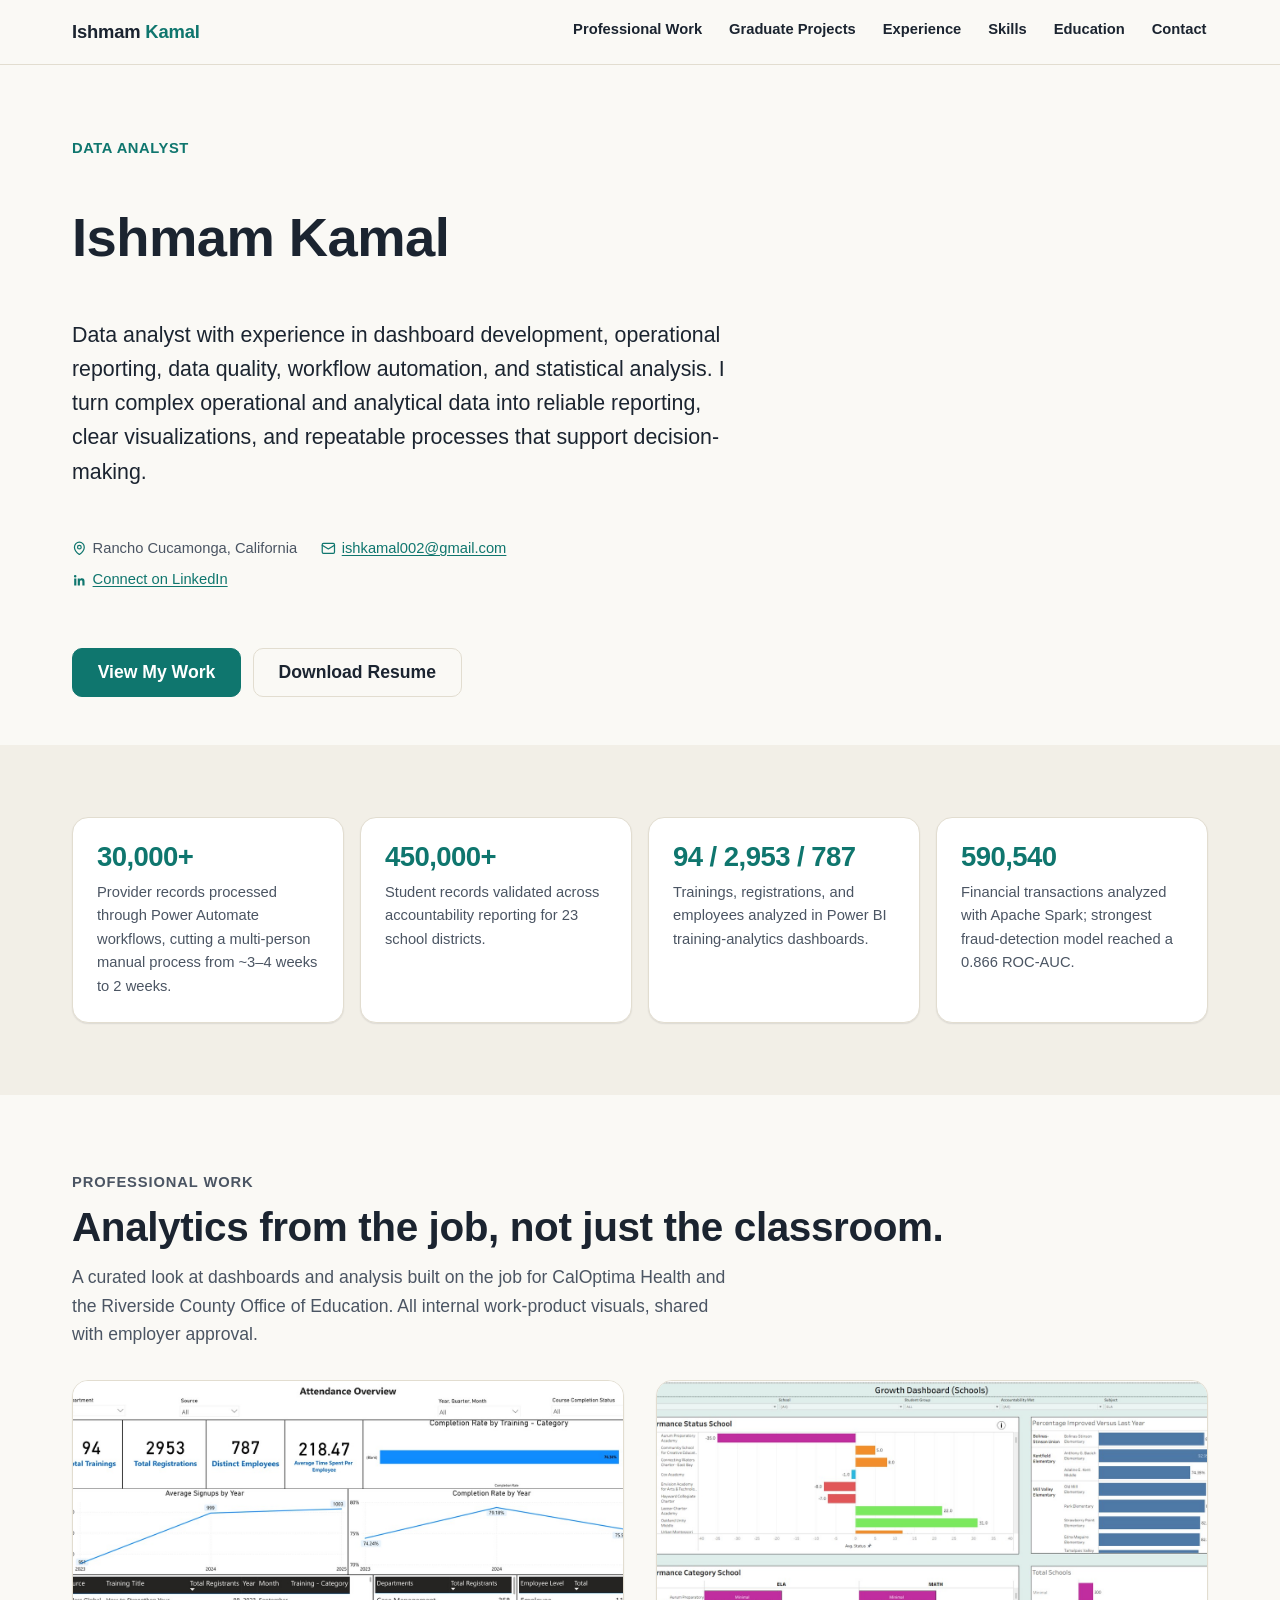
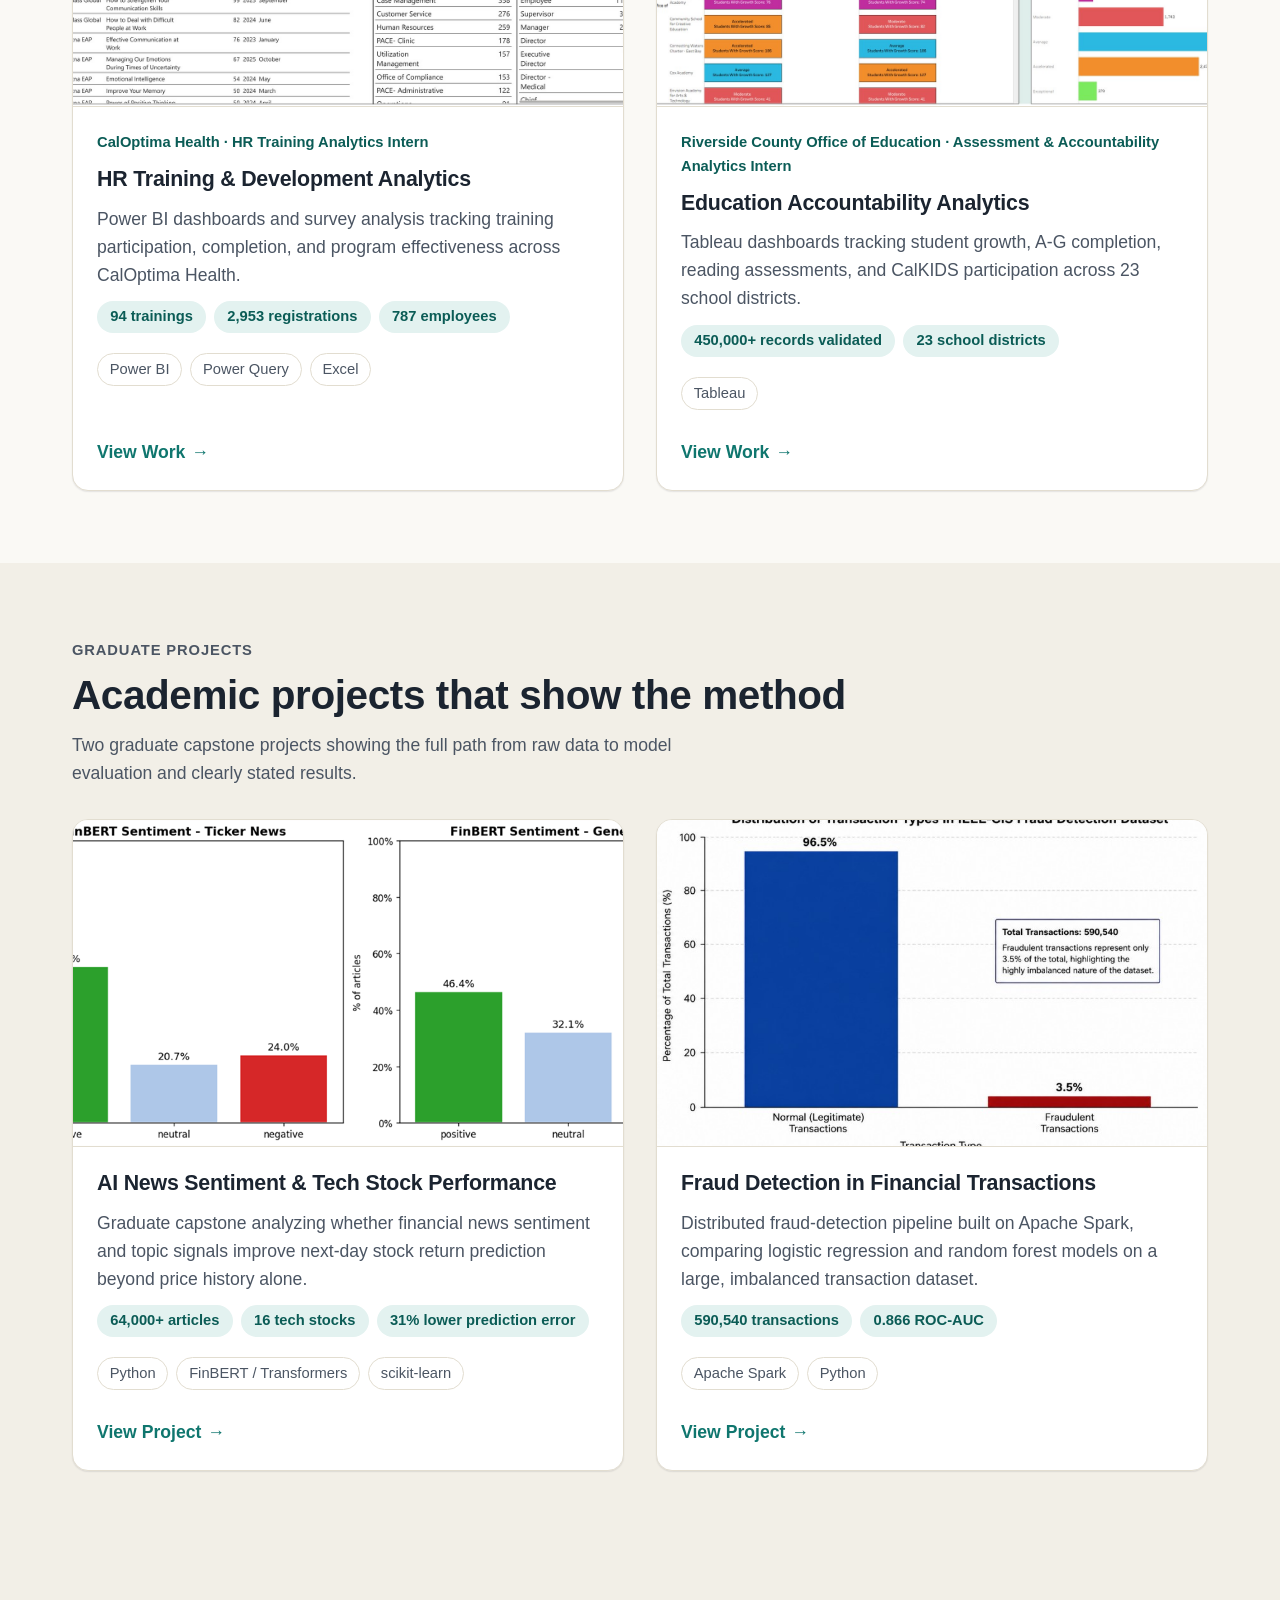
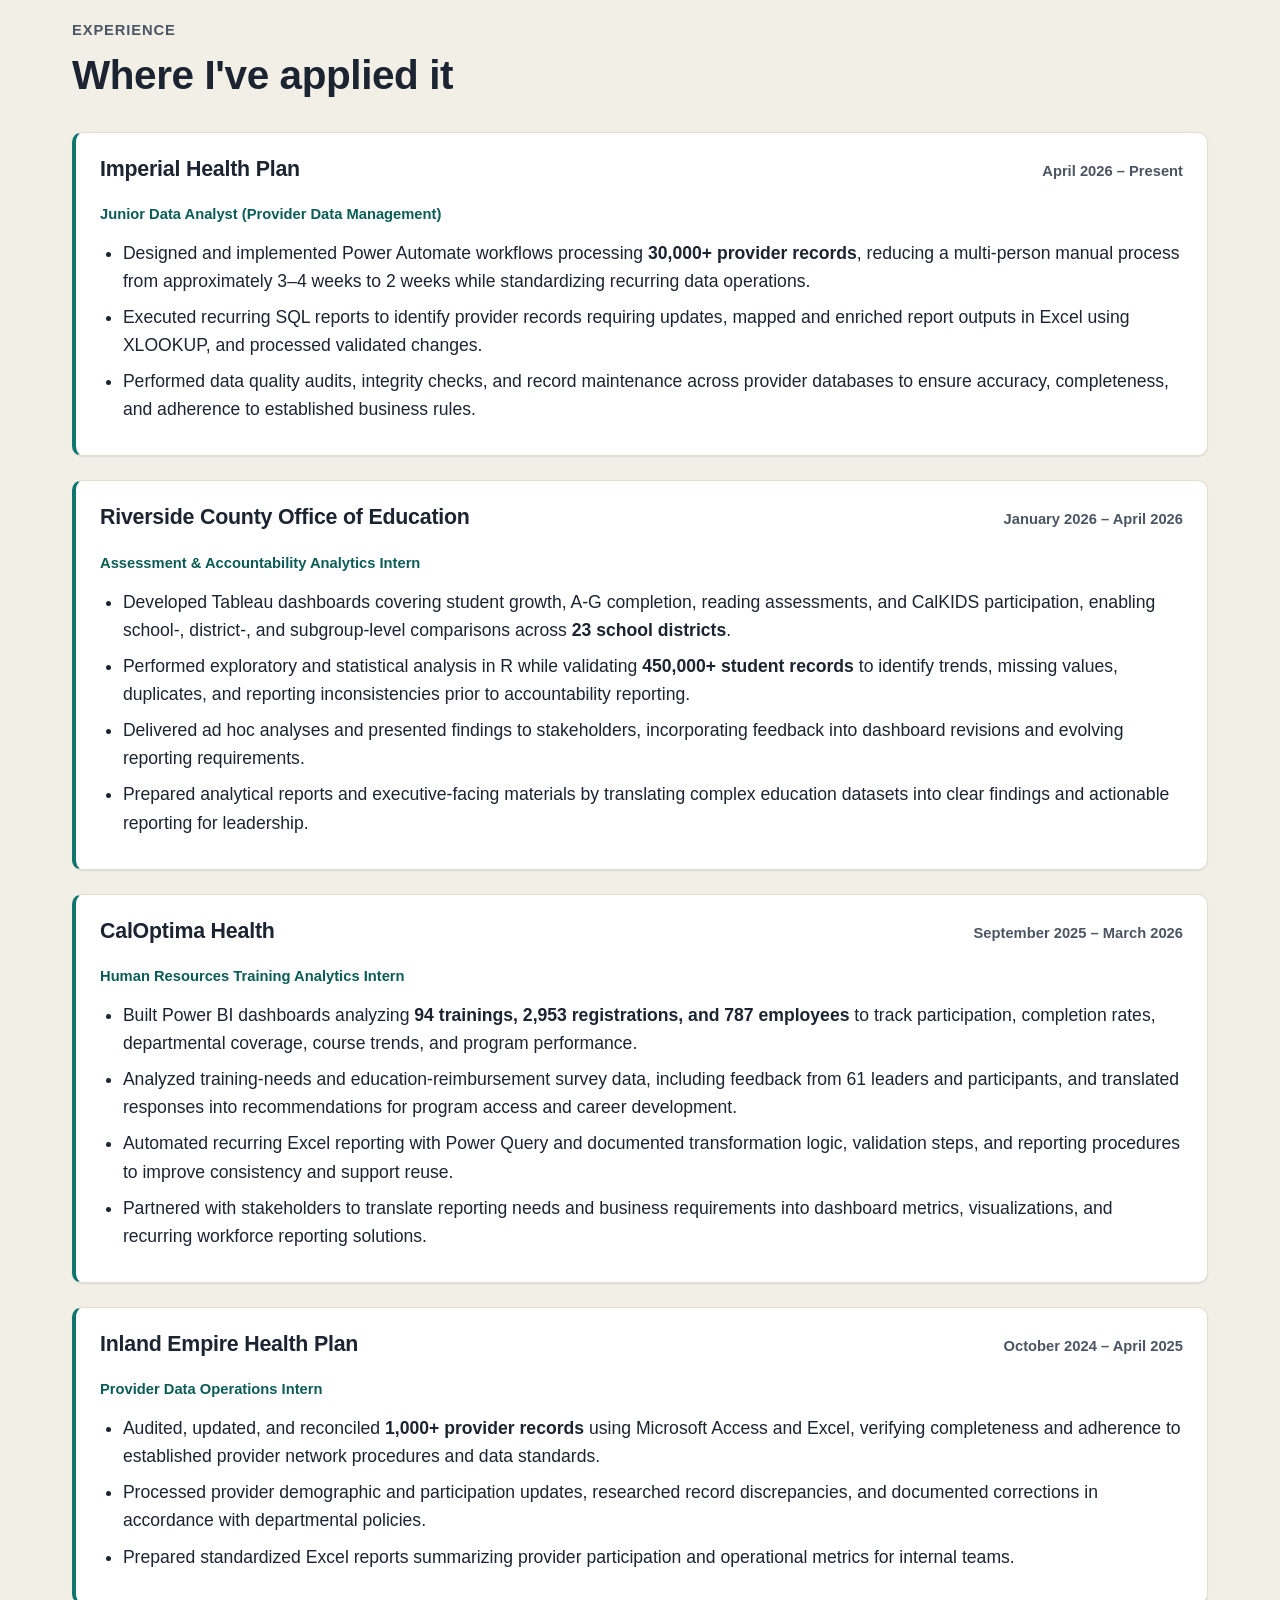
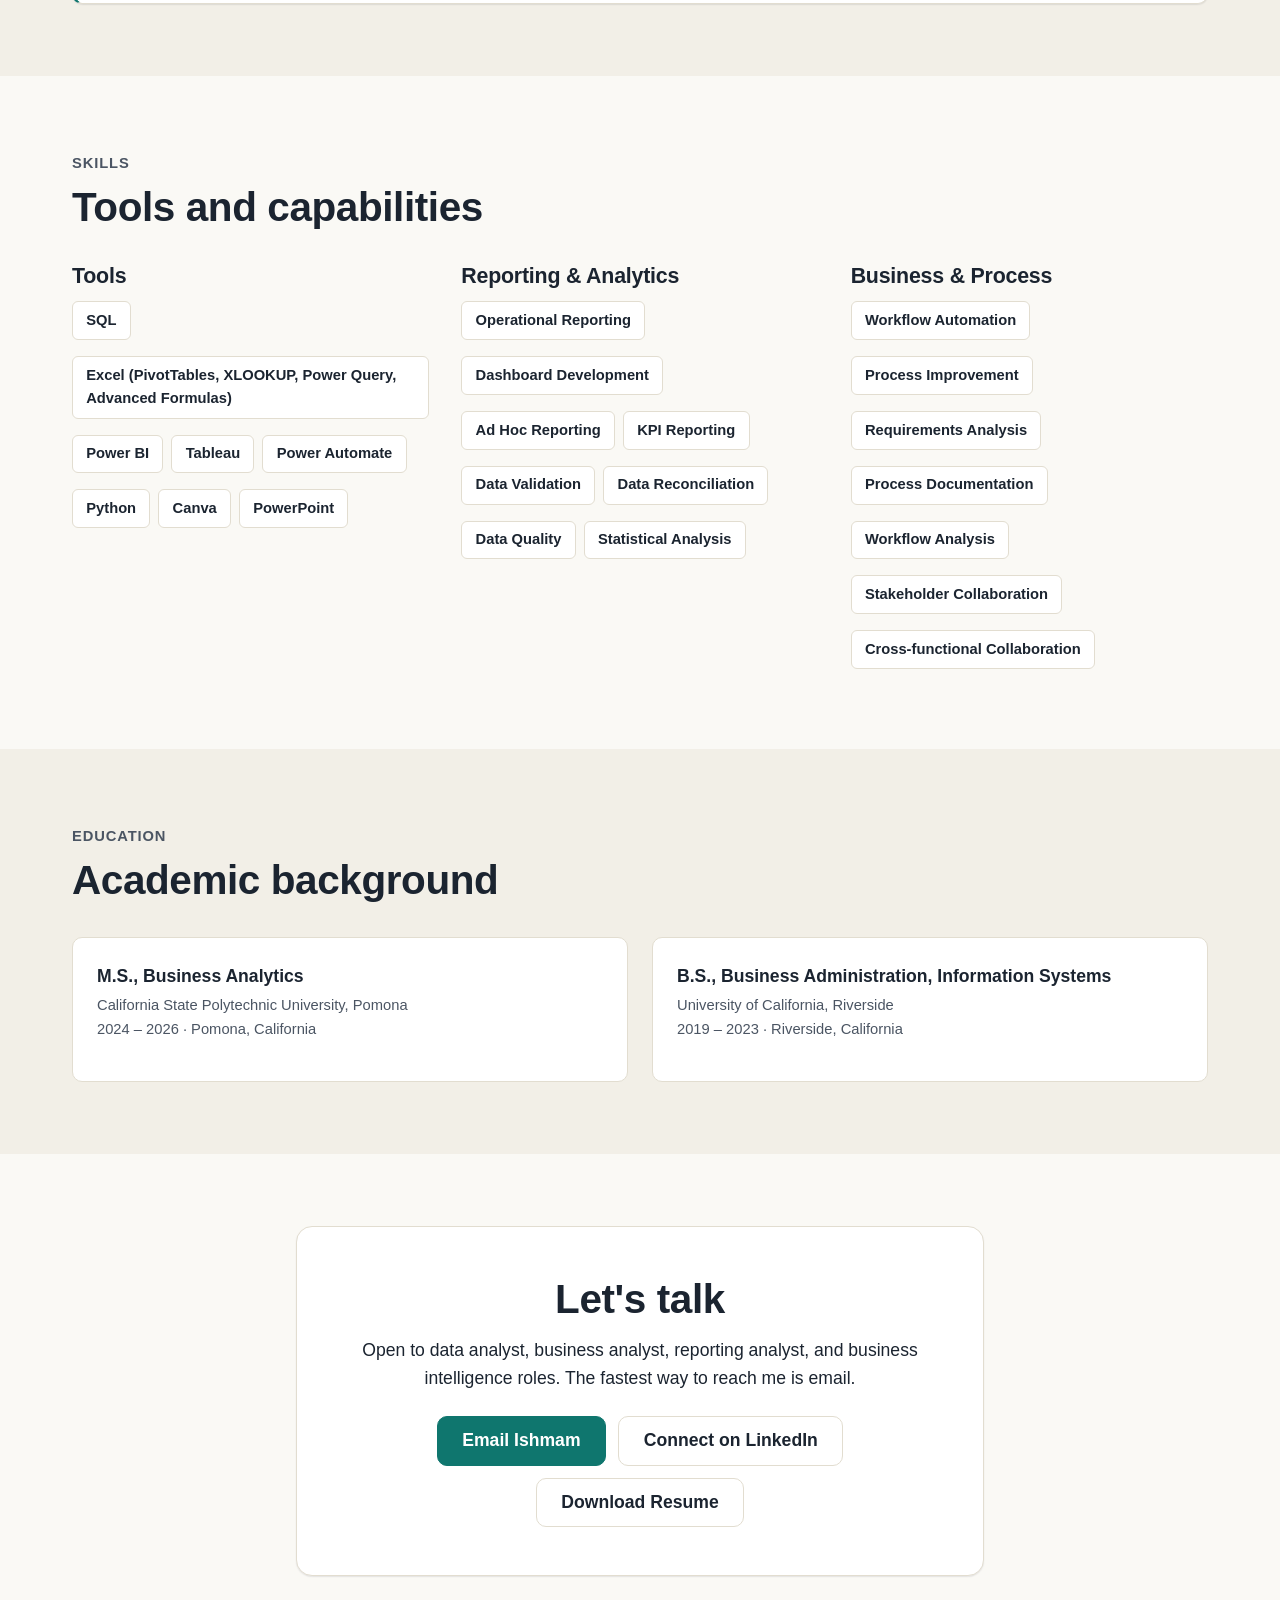
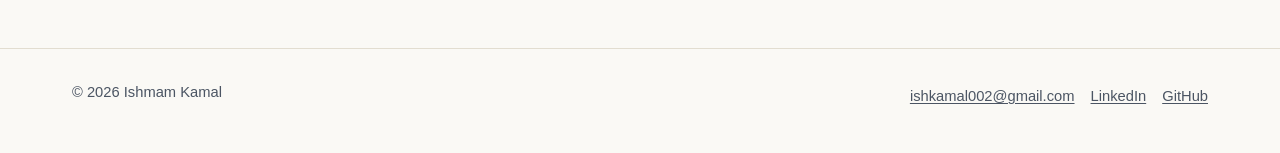
==== commit 7b031ccc: "Refine visual hierarchy: header, hero, and terminology - Fix dark-mode primary button contrast (2.6:" ====
--- a/index.html
+++ b/index.html
@@ -6,12 +6,12 @@
 <title>Ishmam Kamal | Data Analyst | Dashboards, Reporting &amp; Data Quality</title>
 <meta name="description" content="Ishmam Kamal is a data analyst with experience in dashboard development, operational reporting, data quality, workflow automation, and statistical analysis.">
 
-<link rel="canonical" href="https://ishkamal.github.io/ishmamkamal.github.io/">
+<link rel="canonical" href="https://ishkamal.github.io/">
 <meta property="og:type" content="website">
 <meta property="og:title" content="Ishmam Kamal | Data Analyst">
 <meta property="og:description" content="Dashboard development, operational reporting, data quality, workflow automation, and statistical analysis.">
-<meta property="og:url" content="https://ishkamal.github.io/ishmamkamal.github.io/">
-<meta property="og:image" content="https://ishkamal.github.io/ishmamkamal.github.io/assets/images/social/social-preview.png">
+<meta property="og:url" content="https://ishkamal.github.io/">
+<meta property="og:image" content="https://ishkamal.github.io/assets/images/social/social-preview.png">
 <meta name="twitter:card" content="summary_large_image">
 
 <link rel="icon" href="assets/images/social/favicon.svg" type="image/svg+xml">
@@ -36,9 +36,6 @@
         <li><a href="#contact">Contact</a></li>
       </ul>
     </nav>
-    <div class="cta-row">
-      <a class="btn btn--primary btn--small" href="assets/docs/Ishmam-Kamal-Resume.pdf" download>Download Résumé</a>
-    </div>
   </div>
 </header>
 
@@ -52,14 +49,22 @@
         <h1>Ishmam Kamal</h1>
         <p class="hero__lede">Data analyst with experience in dashboard development, operational reporting, data quality, workflow automation, and statistical analysis. I turn complex operational and analytical data into reliable reporting, clear visualizations, and repeatable processes that support decision-making.</p>
         <p class="hero__meta">
-          <span>📍 Rancho Cucamonga, California</span>
-          <span>✉️ <a href="mailto:ishkamal002@gmail.com">ishkamal002@gmail.com</a></span>
+          <span>
+            <svg class="icon" viewBox="0 0 24 24" fill="none" stroke="currentColor" stroke-width="2" stroke-linecap="round" stroke-linejoin="round" aria-hidden="true"><path d="M20 10c0 6-8 12-8 12s-8-6-8-12a8 8 0 0 1 16 0Z"/><circle cx="12" cy="10" r="3"/></svg>
+            Rancho Cucamonga, California
+          </span>
+          <span>
+            <svg class="icon" viewBox="0 0 24 24" fill="none" stroke="currentColor" stroke-width="2" stroke-linecap="round" stroke-linejoin="round" aria-hidden="true"><rect x="2" y="4" width="20" height="16" rx="2"/><path d="m2 7 10 6 10-6"/></svg>
+            <a href="mailto:ishkamal002@gmail.com">ishkamal002@gmail.com</a>
+          </span>
+          <span>
+            <svg class="icon" viewBox="0 0 24 24" fill="currentColor" aria-hidden="true"><path d="M20.45 20.45h-3.56v-5.57c0-1.33-.02-3.03-1.85-3.03-1.85 0-2.14 1.45-2.14 2.94v5.66H9.34V9h3.41v1.56h.05c.48-.9 1.64-1.85 3.37-1.85 3.6 0 4.27 2.37 4.27 5.45zM5.34 7.43a2.07 2.07 0 1 1 0-4.13 2.07 2.07 0 0 1 0 4.13ZM7.12 20.45H3.56V9h3.56z"/></svg>
+            <a href="https://www.linkedin.com/in/ishmamkamal" target="_blank" rel="noopener">Connect on LinkedIn <span class="visually-hidden">(opens in a new tab)</span></a>
+          </span>
         </p>
         <div class="cta-row">
           <a class="btn btn--primary" href="#professional-work">View My Work</a>
-          <a class="btn btn--secondary" href="assets/docs/Ishmam-Kamal-Resume.pdf" download>Download Résumé</a>
-          <a class="btn btn--secondary" href="https://www.linkedin.com/in/ishmamkamal" target="_blank" rel="noopener">Connect on LinkedIn <span class="visually-hidden">(opens in a new tab)</span></a>
-          <a class="btn btn--secondary" href="mailto:ishkamal002@gmail.com">Email Ishmam</a>
+          <a class="btn btn--secondary" href="assets/docs/Ishmam-Kamal-Resume.pdf" download>Download Resume</a>
         </div>
       </div>
     </div>
@@ -94,8 +99,8 @@
   <section class="section" id="professional-work" aria-labelledby="professional-work-heading">
     <div class="container">
       <div class="section-heading">
-        <p class="eyebrow">Professional Analytics Work</p>
-        <h2 id="professional-work-heading">Analytics from the job, not just the classroom</h2>
+        <p class="eyebrow">Professional Work</p>
+        <h2 id="professional-work-heading">Analytics from the job, not just the classroom.</h2>
         <p>A curated look at dashboards and analysis built on the job for CalOptima Health and the Riverside County Office of Education. All internal work-product visuals, shared with employer approval.</p>
       </div>
 
@@ -120,7 +125,7 @@
               <li class="tool-tag">Excel</li>
             </ul>
             <div class="project-card__footer">
-              <a class="case-study-link" href="projects/hr-training-analytics.html">View Case Study</a>
+              <a class="project-link" href="projects/hr-training-analytics.html">View Work</a>
             </div>
           </div>
         </article>
@@ -141,7 +146,7 @@
               <li class="tool-tag">Tableau</li>
             </ul>
             <div class="project-card__footer">
-              <a class="case-study-link" href="projects/education-accountability-analytics.html">View Case Study</a>
+              <a class="project-link" href="projects/education-accountability-analytics.html">View Work</a>
             </div>
           </div>
         </article>
@@ -179,7 +184,7 @@
               <li class="tool-tag">scikit-learn</li>
             </ul>
             <div class="project-card__footer">
-              <a class="case-study-link" href="projects/ai-news-sentiment.html">View Case Study</a>
+              <a class="project-link" href="projects/ai-news-sentiment.html">View Project</a>
             </div>
           </div>
         </article>
@@ -200,7 +205,7 @@
               <li class="tool-tag">Python</li>
             </ul>
             <div class="project-card__footer">
-              <a class="case-study-link" href="projects/fraud-detection.html">View Case Study</a>
+              <a class="project-link" href="projects/fraud-detection.html">View Project</a>
             </div>
           </div>
         </article>
@@ -356,7 +361,7 @@
         <div class="cta-row">
           <a class="btn btn--primary" href="mailto:ishkamal002@gmail.com">Email Ishmam</a>
           <a class="btn btn--secondary" href="https://www.linkedin.com/in/ishmamkamal" target="_blank" rel="noopener">Connect on LinkedIn <span class="visually-hidden">(opens in a new tab)</span></a>
-          <a class="btn btn--secondary" href="assets/docs/Ishmam-Kamal-Resume.pdf" download>Download Résumé</a>
+          <a class="btn btn--secondary" href="assets/docs/Ishmam-Kamal-Resume.pdf" download>Download Resume</a>
         </div>
       </div>
     </div>
@@ -370,7 +375,7 @@
     <ul class="footer-links">
       <li><a href="mailto:ishkamal002@gmail.com">ishkamal002@gmail.com</a></li>
       <li><a href="https://www.linkedin.com/in/ishmamkamal" target="_blank" rel="noopener">LinkedIn</a></li>
-      <li><a href="https://github.com/IshKamal/ishmamkamal.github.io" target="_blank" rel="noopener">GitHub <span class="visually-hidden">(opens in a new tab)</span></a></li>
+      <li><a href="https://github.com/IshKamal/IshKamal.github.io" target="_blank" rel="noopener">GitHub <span class="visually-hidden">(opens in a new tab)</span></a></li>
     </ul>
   </div>
 </footer>
--- a/assets/css/styles.css
+++ b/assets/css/styles.css
@@ -1,5 +1,5 @@
 /* =========================================================================
-   Ishmam Kamal — Analytics Portfolio
+   Ishmam Kamal | Analytics Portfolio
    Shared stylesheet for all pages.
    ========================================================================= */
 
@@ -21,6 +21,14 @@
   --color-accent-2-soft: #faf0e1;
   --color-focus: #0f766e;
   --color-danger: #9f1d1d;
+
+  /* Filled-button teal: intentionally NOT redefined per theme below. The
+     dark-theme --color-accent is brightened for legibility as text on a
+     dark background, which fails WCAG AA as a button fill under white
+     text (~2.6:1). This pair stays constant so white button text keeps
+     a safe (~5.5:1) contrast ratio in both themes. */
+  --color-button-bg: #0f766e;
+  --color-button-bg-hover: #0b5c56;
 
   --shadow-sm: 0 1px 2px rgba(27, 36, 48, 0.06), 0 1px 1px rgba(27, 36, 48, 0.04);
   --shadow-md: 0 6px 16px rgba(27, 36, 48, 0.08), 0 2px 6px rgba(27, 36, 48, 0.05);
@@ -141,6 +149,14 @@
 img, svg { max-width: 100%; height: auto; display: block; }
 picture { display: block; }
 
+.icon {
+  width: 1em;
+  height: 1em;
+  display: inline-block;
+  vertical-align: -0.125em;
+  flex-shrink: 0;
+}
+
 h1, h2, h3, h4 { line-height: 1.2; font-weight: 700; margin: 0 0 var(--space-3); letter-spacing: -0.01em; }
 h1 { font-size: var(--fs-xxl); }
 h2 { font-size: var(--fs-xl); }
@@ -165,7 +181,7 @@
 
 table { border-collapse: collapse; width: 100%; }
 
-/* Focus visibility — never suppressed */
+/* Focus visibility: never suppressed */
 :focus-visible {
   outline: 3px solid var(--color-focus);
   outline-offset: 3px;
@@ -248,11 +264,11 @@
 .btn:active { transform: translateY(0); }
 
 .btn--primary {
-  background: var(--color-accent);
+  background: var(--color-button-bg);
   color: #ffffff;
-  border-color: var(--color-accent);
-}
-.btn--primary:hover { background: var(--color-accent-strong); border-color: var(--color-accent-strong); color: #fff; }
+  border-color: var(--color-button-bg);
+}
+.btn--primary:hover { background: var(--color-button-bg-hover); border-color: var(--color-button-bg-hover); color: #fff; }
 
 .btn--secondary {
   background: transparent;
@@ -383,7 +399,7 @@
 .hero h1 { margin-bottom: var(--space-4); }
 .hero__lede {
   font-size: var(--fs-md);
-  color: var(--color-text-muted);
+  color: var(--color-text);
   max-width: 56ch;
 }
 .hero__meta {
@@ -395,6 +411,7 @@
   margin-bottom: var(--space-5);
 }
 .hero__meta span { display: inline-flex; align-items: center; gap: 0.4em; }
+.hero__meta .icon { color: var(--color-accent); flex-shrink: 0; }
 
 /* -------------------------------------------------------------------------
    Metric / impact strip
@@ -492,15 +509,15 @@
 }
 
 .project-card__footer { margin-top: auto; padding-top: var(--space-2); }
-.case-study-link {
+.project-link {
   font-weight: 700;
   text-decoration: none;
   display: inline-flex;
   align-items: center;
   gap: 0.35em;
 }
-.case-study-link::after { content: "→"; transition: transform var(--motion-fast) ease; }
-.case-study-link:hover::after { transform: translateX(3px); }
+.project-link::after { content: "→"; transition: transform var(--motion-fast) ease; }
+.project-link:hover::after { transform: translateX(3px); }
 
 /* -------------------------------------------------------------------------
    Experience timeline
@@ -610,7 +627,7 @@
 .footer-links a:hover { color: var(--color-accent); }
 
 /* -------------------------------------------------------------------------
-   Project case-study pages
+   Project detail pages
    ------------------------------------------------------------------------- */
 .project-hero {
   padding-block: var(--space-7);
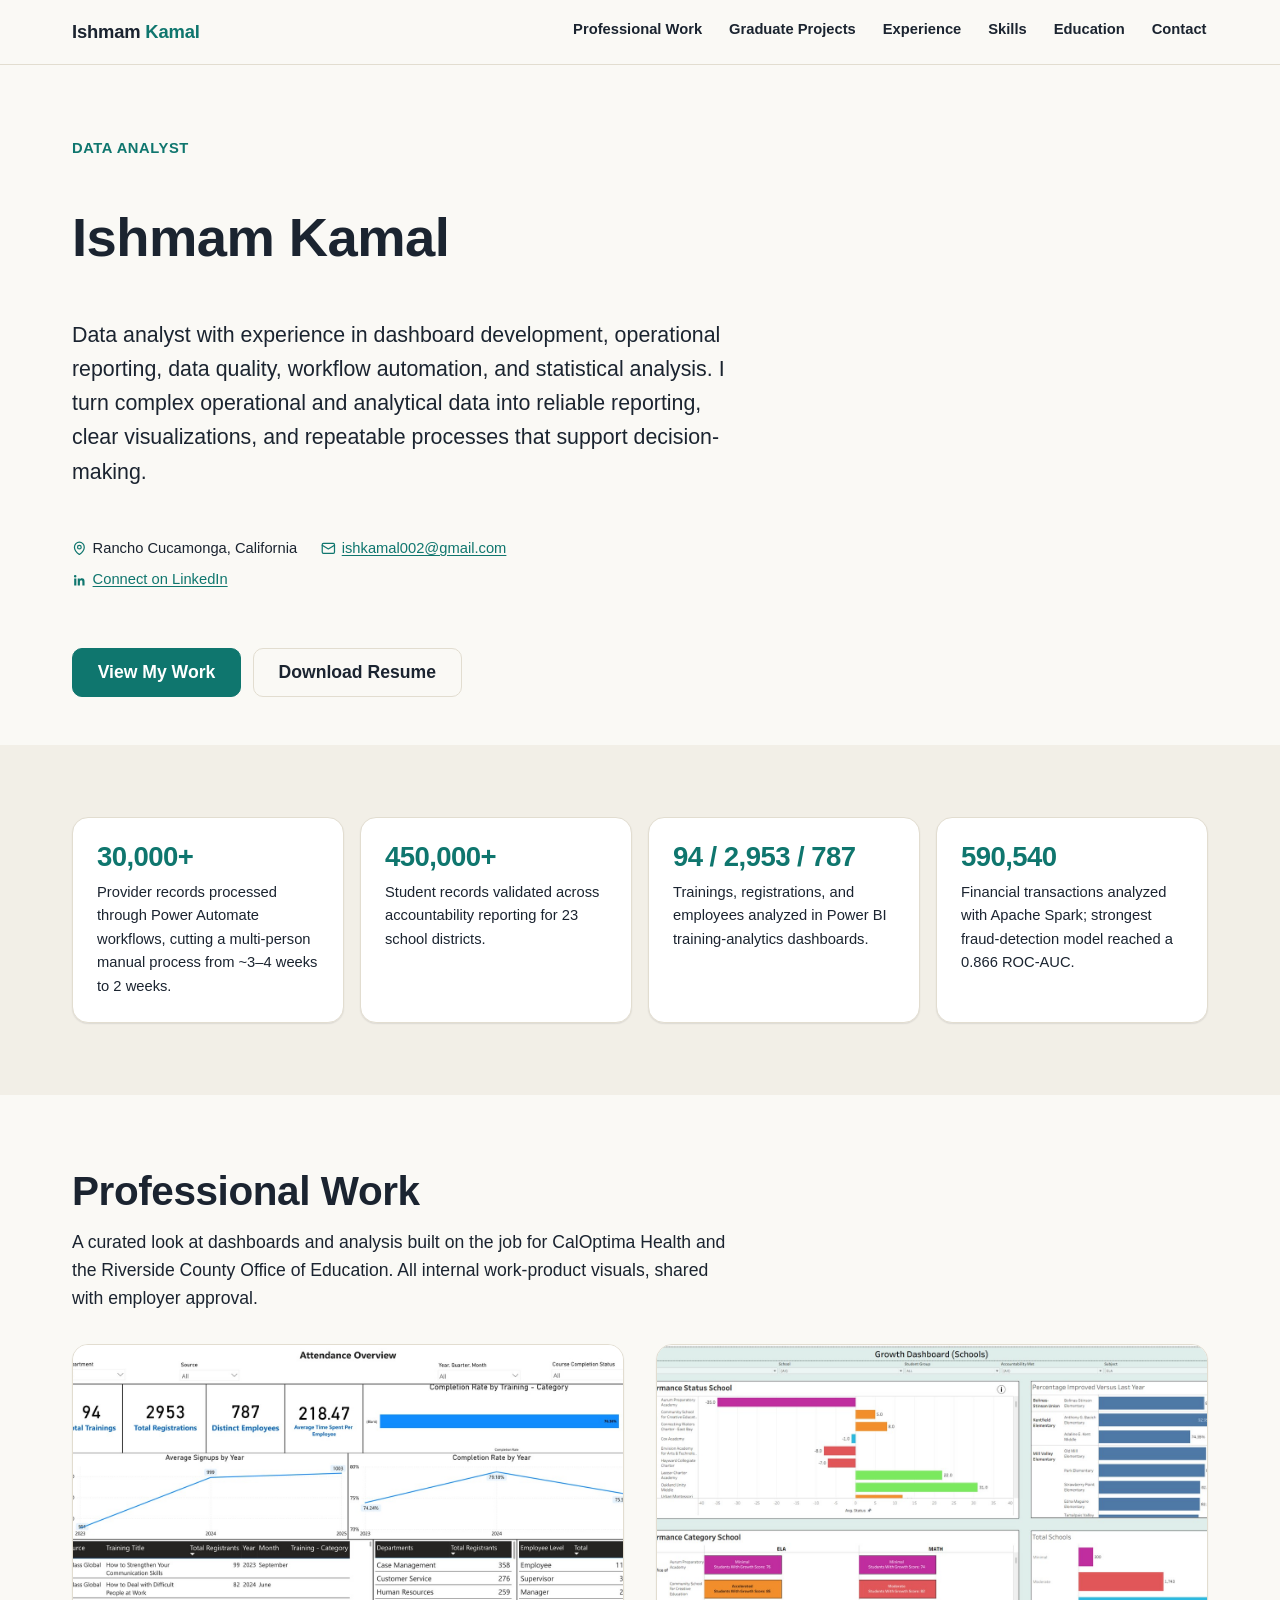
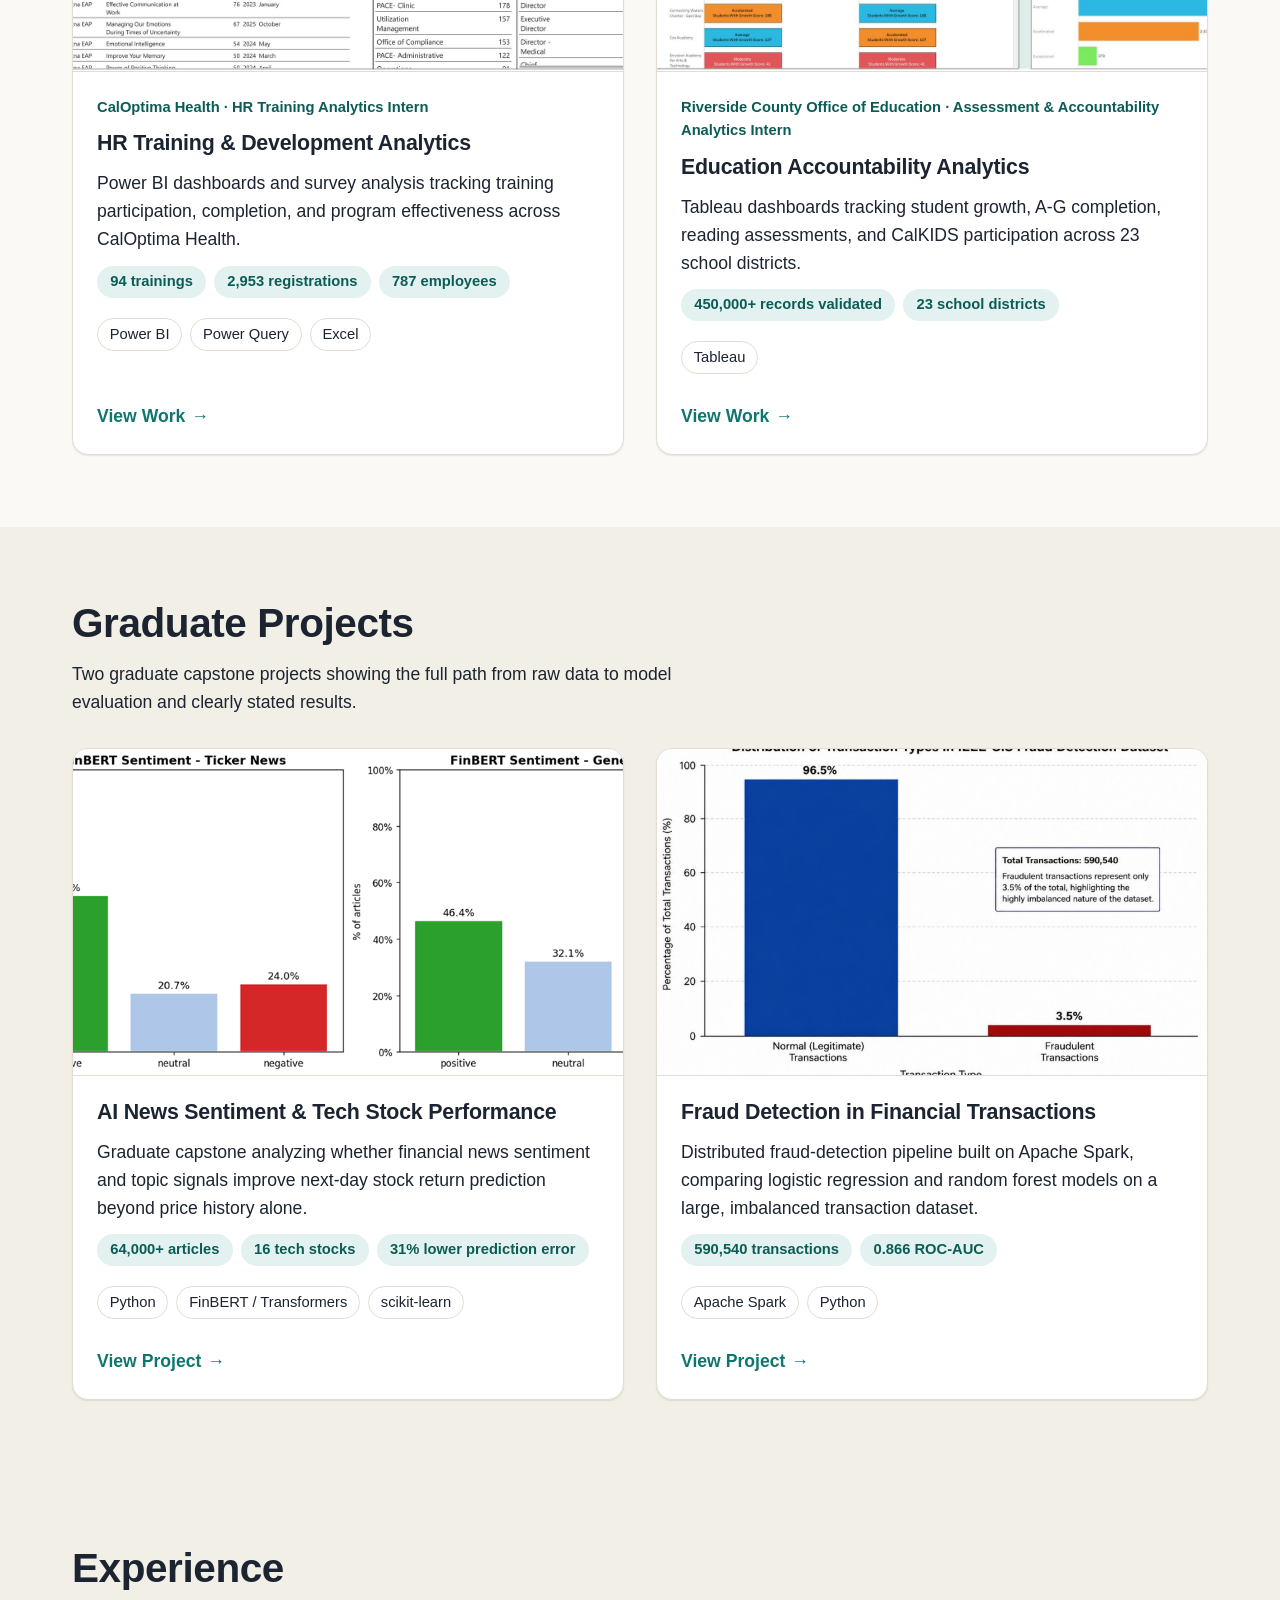
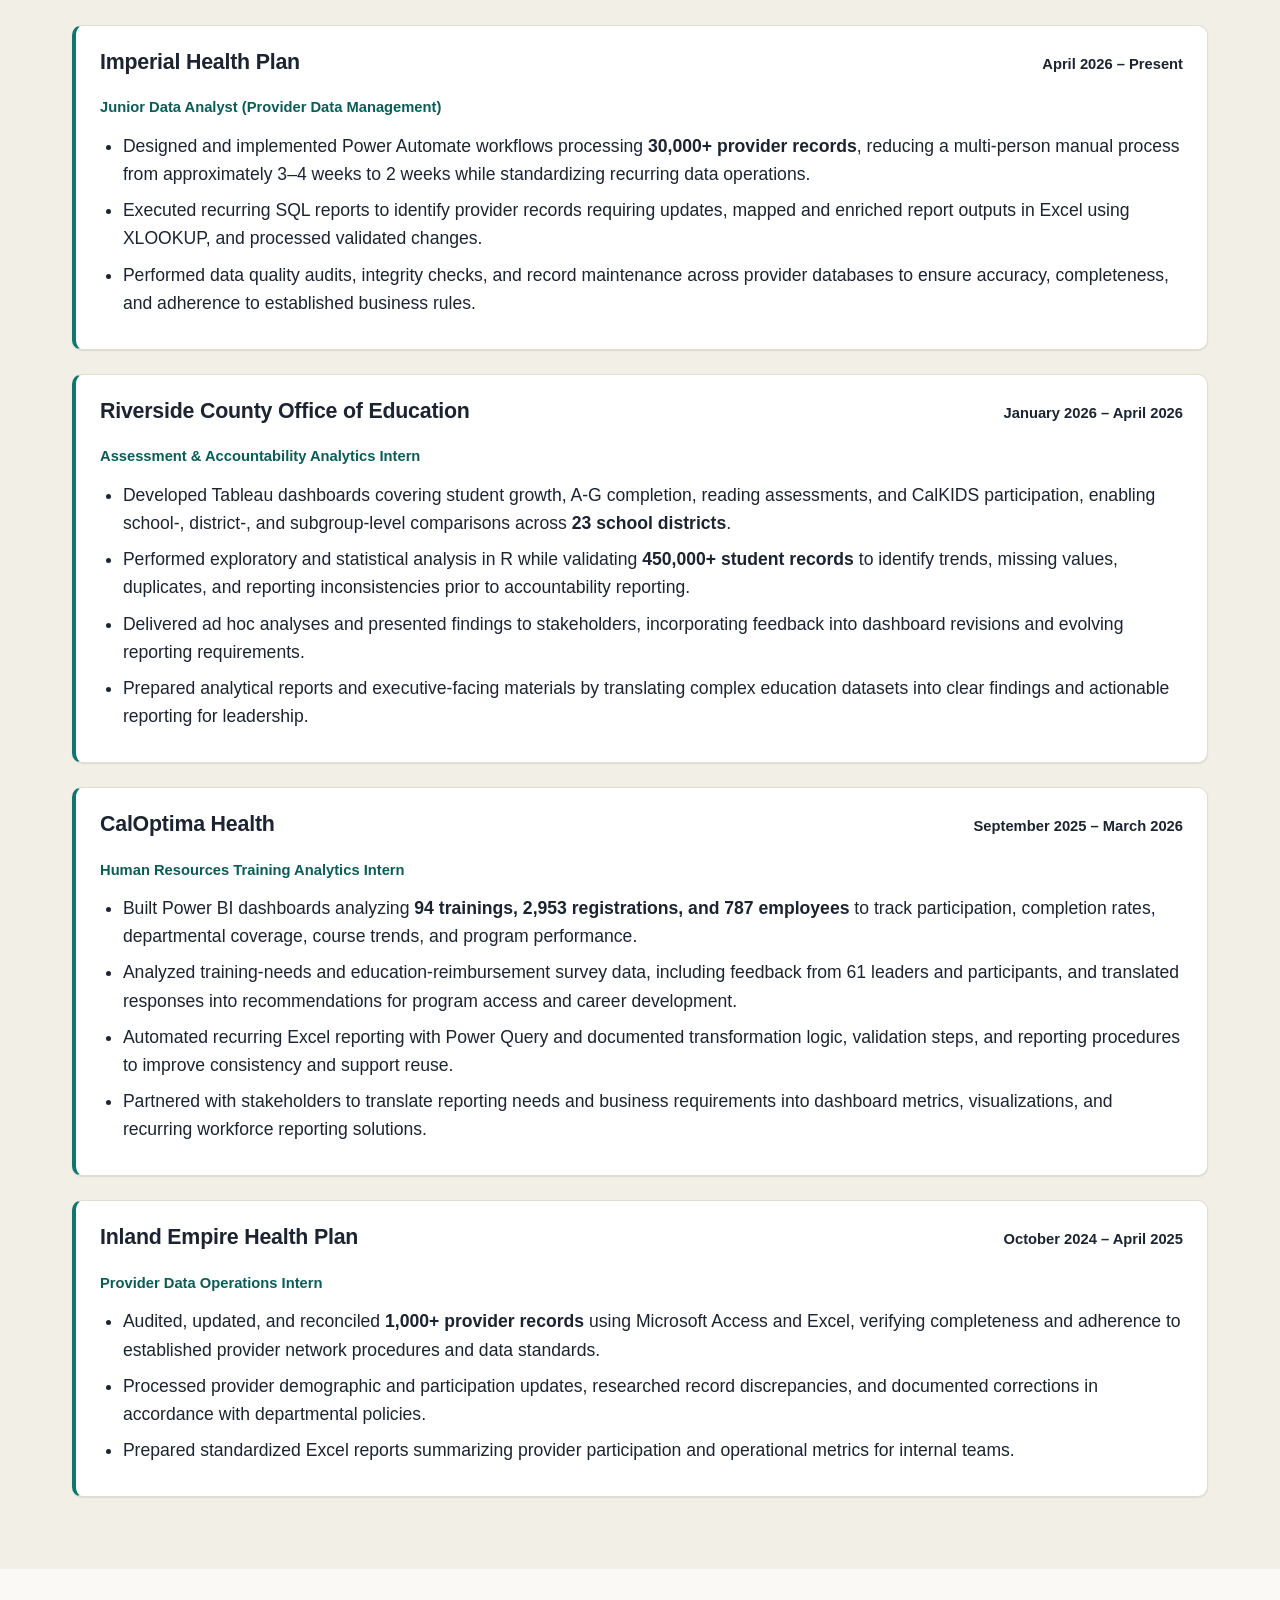
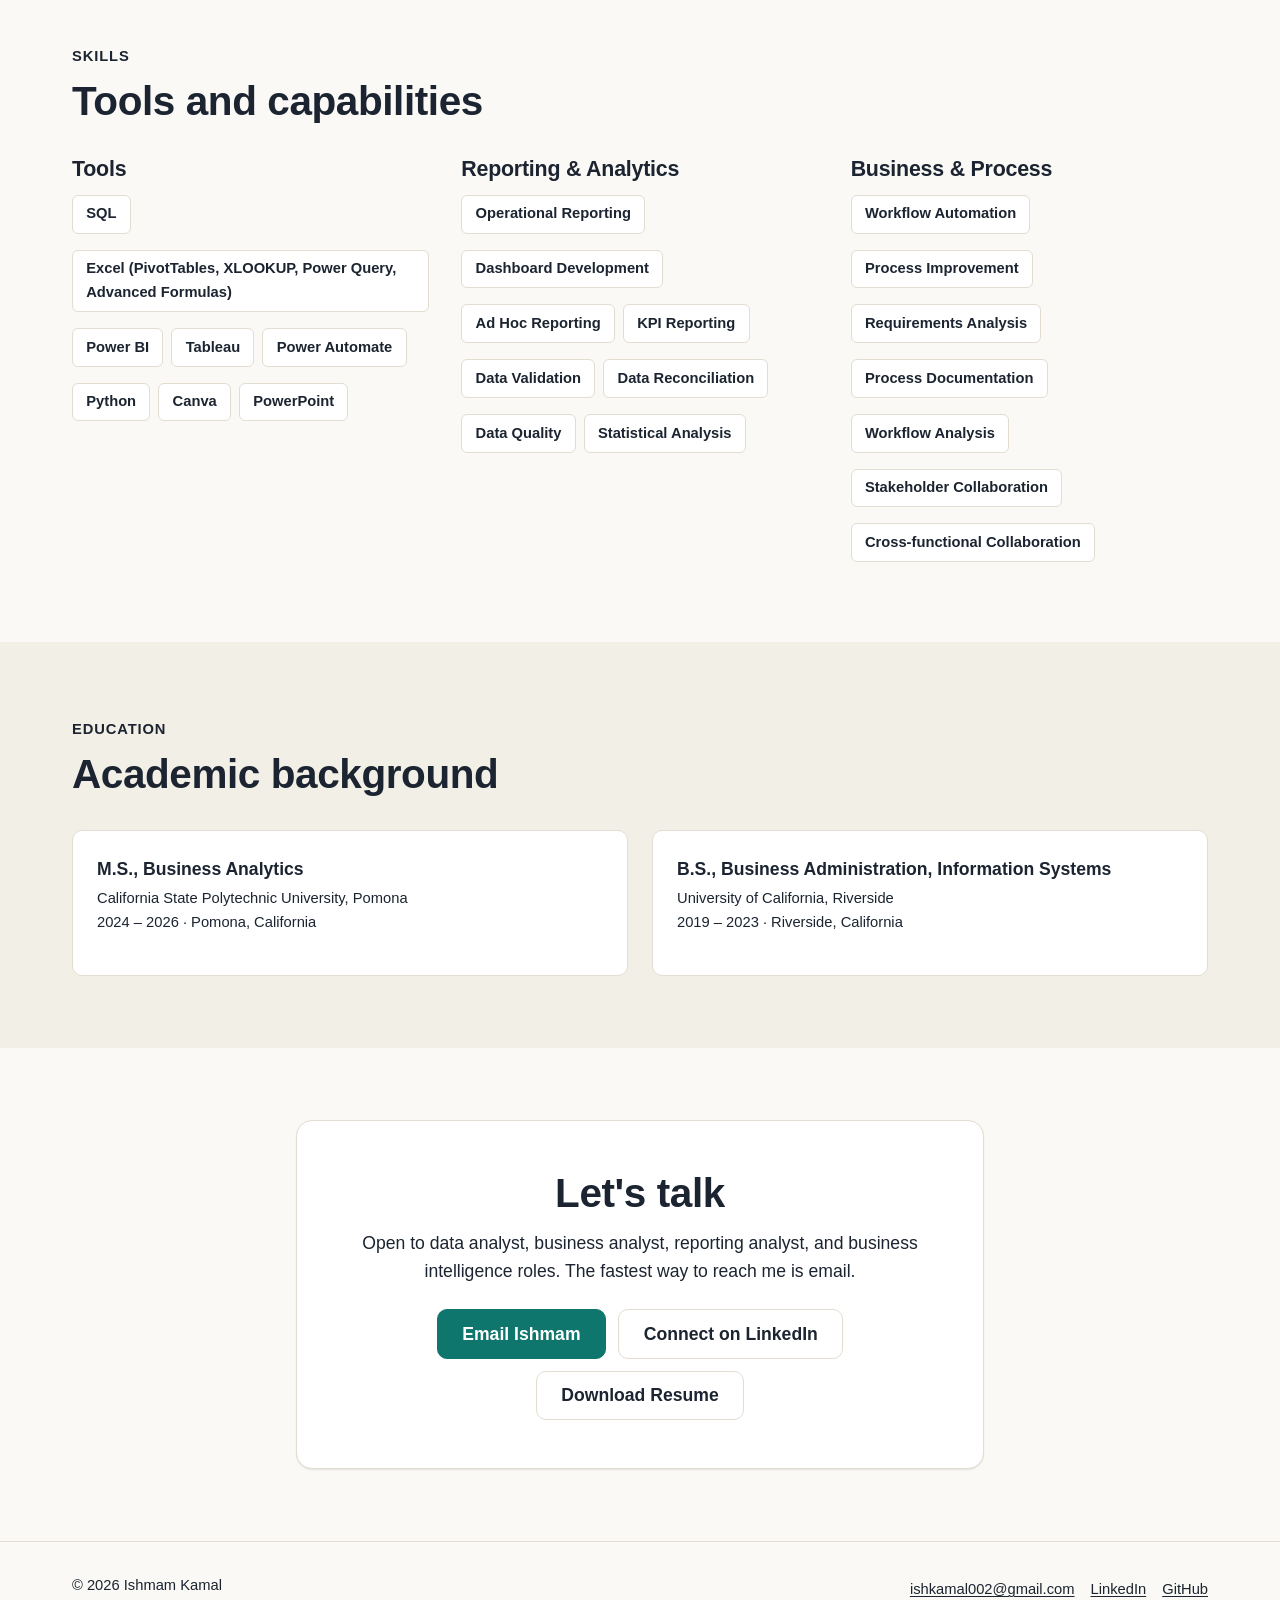
==== commit 73f83252: "Simplify section titles, drop emoji, brighten muted text - Replace tagline-style H2s (Professional W" ====
--- a/index.html
+++ b/index.html
@@ -99,8 +99,7 @@
   <section class="section" id="professional-work" aria-labelledby="professional-work-heading">
     <div class="container">
       <div class="section-heading">
-        <p class="eyebrow">Professional Work</p>
-        <h2 id="professional-work-heading">Analytics from the job, not just the classroom.</h2>
+        <h2 id="professional-work-heading">Professional Work</h2>
         <p>A curated look at dashboards and analysis built on the job for CalOptima Health and the Riverside County Office of Education. All internal work-product visuals, shared with employer approval.</p>
       </div>
 
@@ -159,8 +158,7 @@
   <section class="section section--alt" id="graduate-projects" aria-labelledby="graduate-projects-heading">
     <div class="container">
       <div class="section-heading">
-        <p class="eyebrow">Graduate Projects</p>
-        <h2 id="graduate-projects-heading">Academic projects that show the method</h2>
+        <h2 id="graduate-projects-heading">Graduate Projects</h2>
         <p>Two graduate capstone projects showing the full path from raw data to model evaluation and clearly stated results.</p>
       </div>
 
@@ -218,8 +216,7 @@
   <section class="section section--alt" id="experience" aria-labelledby="experience-heading">
     <div class="container">
       <div class="section-heading">
-        <p class="eyebrow">Experience</p>
-        <h2 id="experience-heading">Where I've applied it</h2>
+        <h2 id="experience-heading">Experience</h2>
       </div>
 
       <div class="timeline">
--- a/assets/css/styles.css
+++ b/assets/css/styles.css
@@ -12,7 +12,7 @@
   --color-bg-alt: #f2efe7;
   --color-surface: #ffffff;
   --color-text: #1b2430;
-  --color-text-muted: #4b5563;
+  --color-text-muted: #1b2430;
   --color-border: #e2ddd0;
   --color-accent: #0f766e;
   --color-accent-strong: #0b5c56;
@@ -71,7 +71,7 @@
     --color-bg-alt: #161d24;
     --color-surface: #1a2229;
     --color-text: #edf0f2;
-    --color-text-muted: #a9b3bc;
+    --color-text-muted: #edf0f2;
     --color-border: #2b343c;
     --color-accent: #38b2a3;
     --color-accent-strong: #6cd4c6;
@@ -90,7 +90,7 @@
   --color-bg-alt: #161d24;
   --color-surface: #1a2229;
   --color-text: #edf0f2;
-  --color-text-muted: #a9b3bc;
+  --color-text-muted: #edf0f2;
   --color-border: #2b343c;
   --color-accent: #38b2a3;
   --color-accent-strong: #6cd4c6;
@@ -108,7 +108,7 @@
   --color-bg-alt: #f2efe7;
   --color-surface: #ffffff;
   --color-text: #1b2430;
-  --color-text-muted: #4b5563;
+  --color-text-muted: #1b2430;
   --color-border: #e2ddd0;
   --color-accent: #0f766e;
   --color-accent-strong: #0b5c56;
